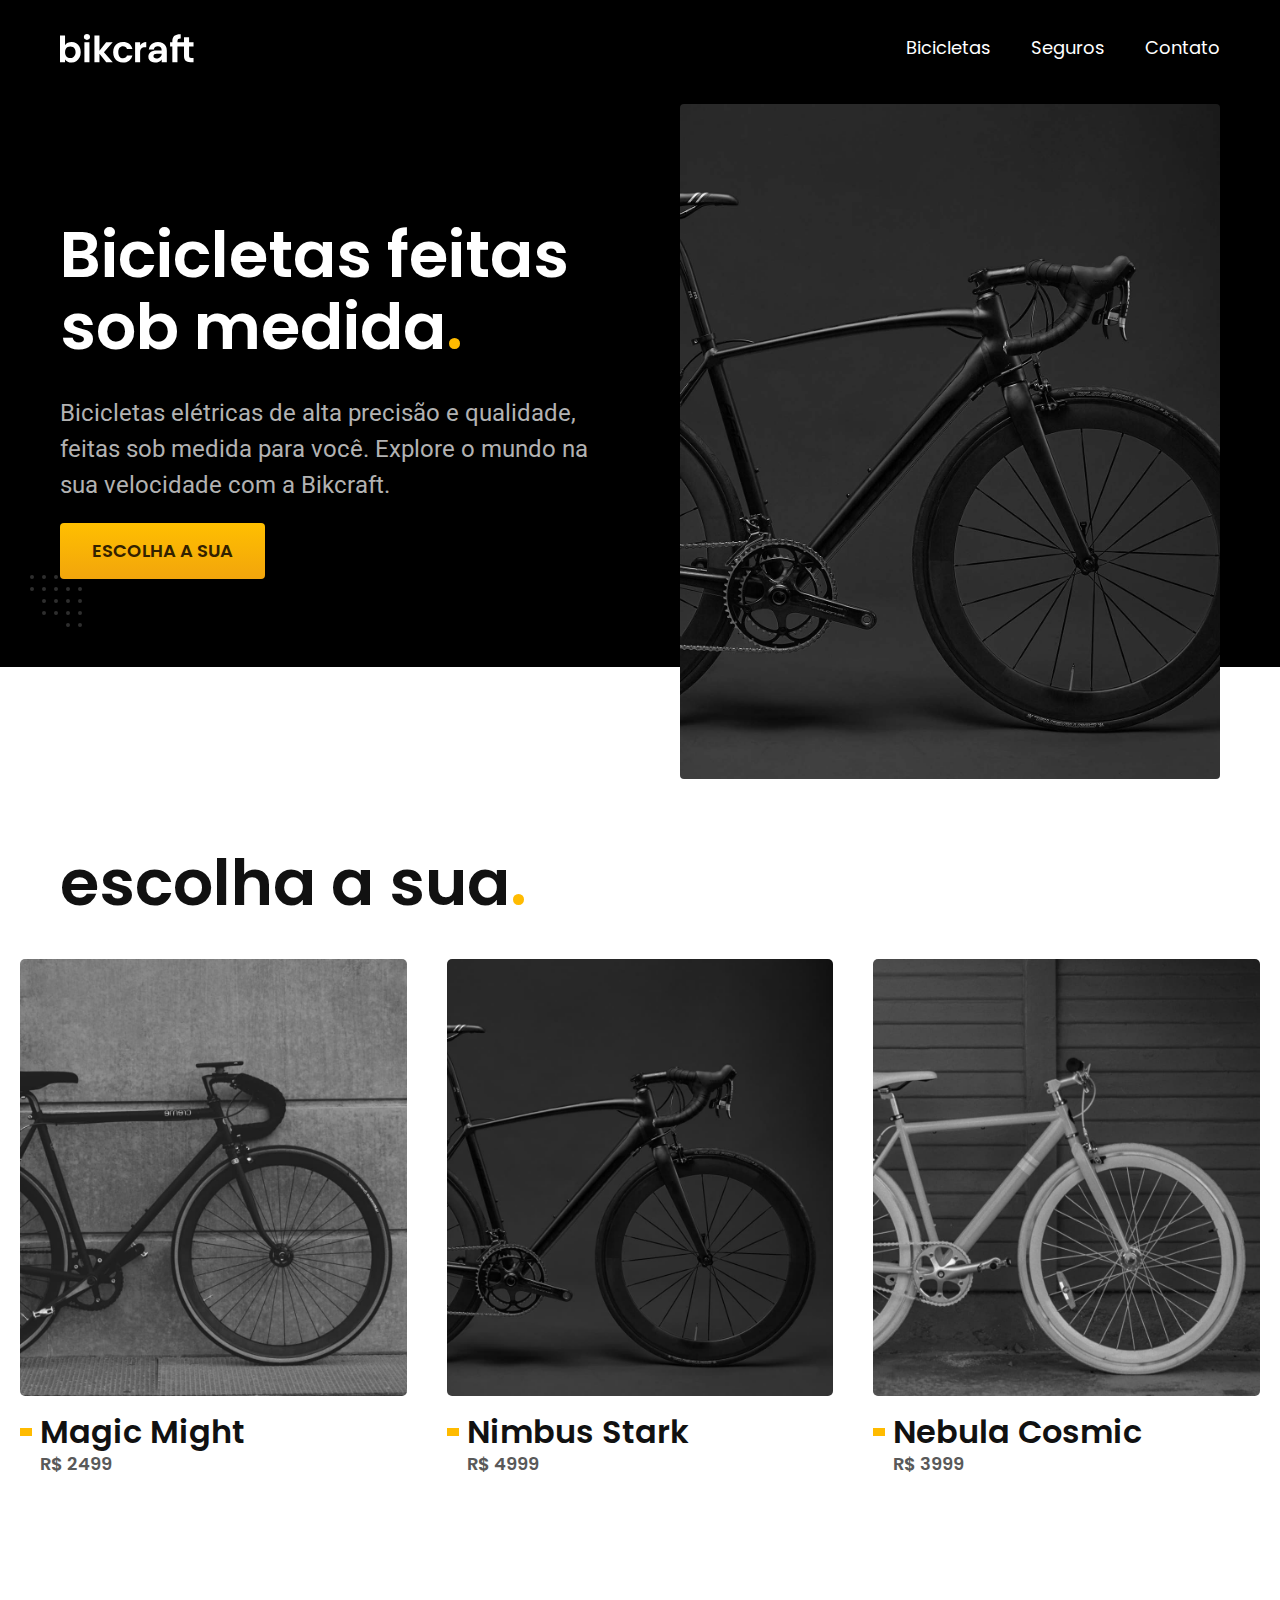
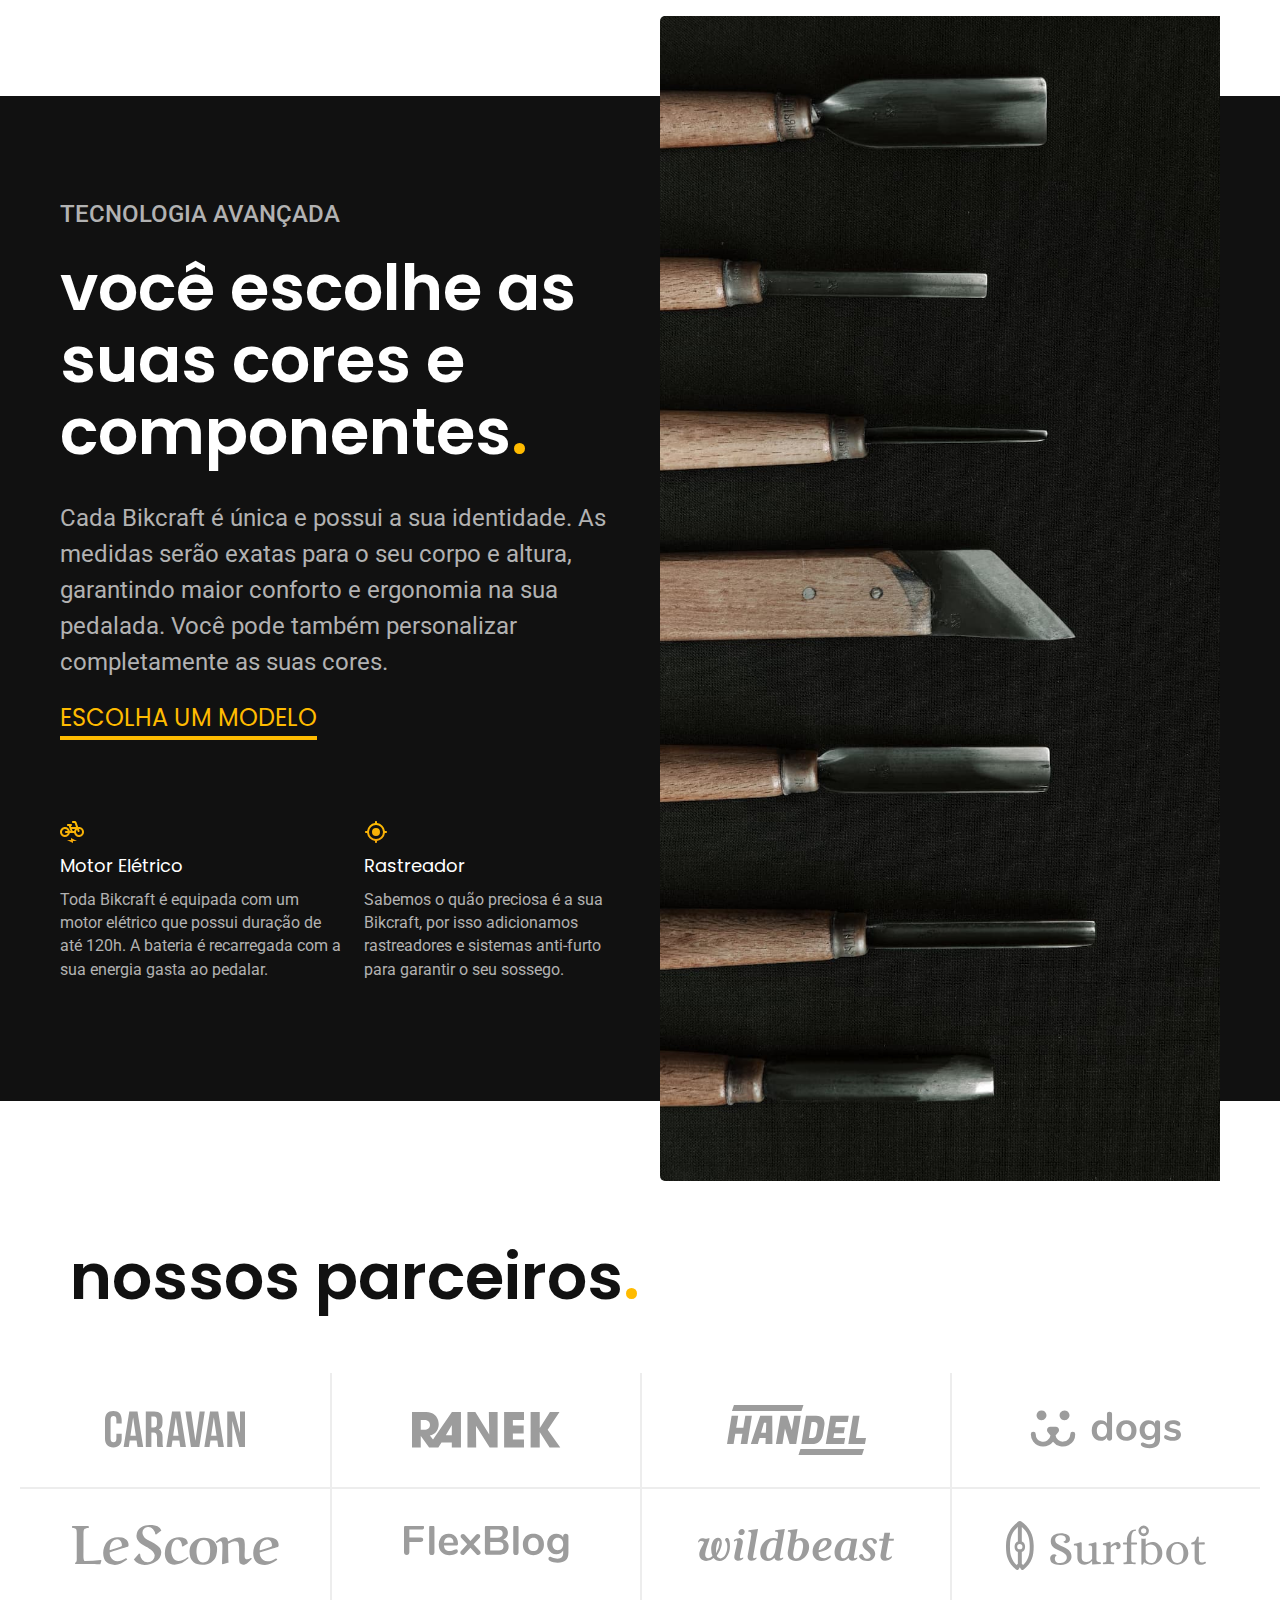
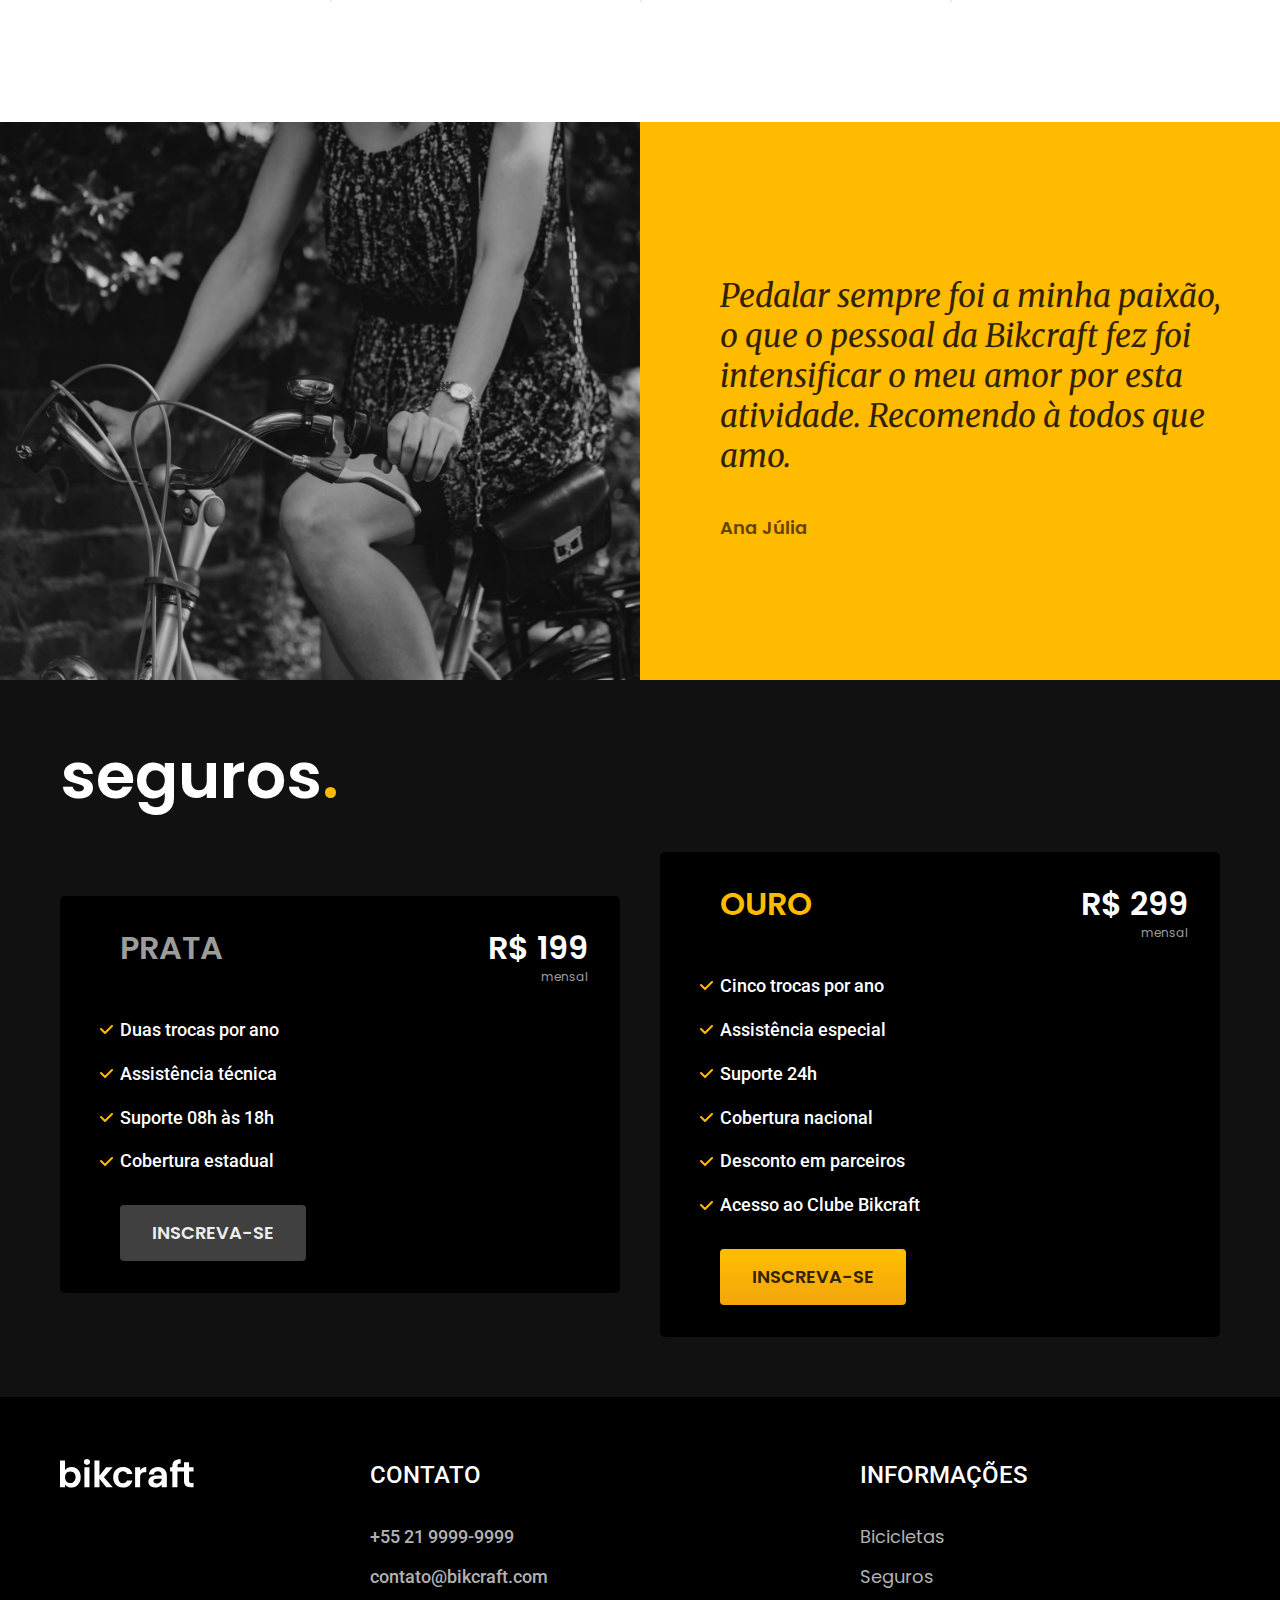
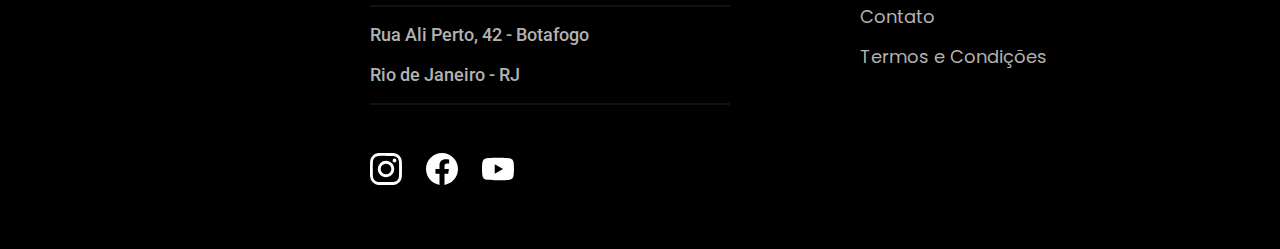
==== index.html @ 75add14b "mais uma tentativa" ====
<!DOCTYPE html>
<html lang="pt-br">

<head>
  <meta charset="UTF-8">
  <meta http-equiv="X-UA-Compatible" content="IE=edge">
  <meta name="viewport" content="width=device-width, initial-scale=1.0">
  <meta name="description"
    content="Bicicletas elétricas de alta precisão e qualidade, feitas sob medida para você. Explore o mundo na sua velocidade com a Bikcraft.">
  <title>Bikcraft - Bicicletas Elétricas</title>
  <link rel="stylesheet" href="./css/style.css">

  <link rel="preconnect" href="https://fonts.googleapis.com">
  <link rel="preconnect" href="https://fonts.gstatic.com" crossorigin>
  <link
    href="https://fonts.googleapis.com/css2?family=Merriweather:wght@900&family=Poppins:wght@400;600&family=Roboto:wght@400;500&display=swap"
    rel="stylesheet">

</head>

<body>

  <header class="bg-c12">
    <div class="header container flex wrap gap40">
      <a href="index.html" class="header__logo"><img src="./img/header/bikcraft.svg" alt="logomarca da bikcraft"
          id="logo"></a>
      <nav aria-label="Primária">
        <ul class="header__menu flex wrap gap40">
          <li>
            <a href="./bicicletas.html" rel="noopener">Bicicletas</a>
          </li>
          <li>
            <a href="./seguros.html" rel="noopener">Seguros</a>
          </li>
          <li>
            <a href="./contato.html" rel="noopener">Contato</a>
          </li>
        </ul>
      </nav>
    </div>
  </header>

  <main class="intro-bg bg-c12">

    <div class="intro grid container gap80">

      <div class="intro__content">
        <h1 class="font-1-xxl c0">Bicicletas feitas sob medida<span class="p1">.</span></h1>
        <p class="font-2-l c5">Bicicletas elétricas de alta precisão e qualidade, feitas sob medida para você.
          Explore o mundo na sua velocidade com a Bikcraft.</p>
        <a href="./bicicletas.html" rel="noopener" class="botao">escolha a sua</a>
      </div>

      <div class="intro-boximagem">
        <picture>
          <source media="(max-width: 844px)" srcset="./img/introducao/nimbus.jpg">
          <img src="./img/introducao/introducao.jpg" alt="imagem de uma bicicleta elétrica" width="1280" height="1600">
        </picture>
      </div>

    </div>
  </main>

  <article class="bicicletas-bg">


    <h2 class="container font-1-xxl c11 bicicletas__titulo-principal">escolha a sua<span class="p1">.<span></h2>


    <ul class="bicicletas__lista flex gap40">
      <li class="bicicletas__items">
        <a href="./bicicletas/magic.html">
          <img src="./img/bicicletas/magic-home.jpg" alt="magic home" class="bikes-home-imagens" width="920"
            height="1040">
          <h3 class="font-1-xl c11 flex aligncenter titulo-secundario">Magic Might</h3>
          <span class="font-1-m-b c8">R$ 2499</span>
        </a>
      </li>

      <li class="bicicletas__items">
        <a href="./bicicletas/nimbus.html">
          <img src="./img/bicicletas/nimbus-home.jpg" alt="magic home" class="bikes-home-imagens" width="920"
            height="1040">
          <h3 class="font-1-xl c11 flex aligncenter titulo-secundario">Nimbus Stark</h3>
          <span class="font-1-m-b c8">R$ 4999</span>
        </a>
      </li>

      <li class="bicicletas__items">
        <a href="./bicicletas/nebula.html">
          <img src="./img/bicicletas/nebula-home.jpg" alt="magic home" class="bikes-home-imagens" width="920"
            height="1040">
          <h3 class="font-1-xl c11 flex aligncenter titulo-secundario">Nebula Cosmic</h3>
          <span class="font-1-m-b c8">R$ 3999</span>
        </a>
      </li>
    </ul>

  </article>

  <article class="tecnologia-bg bg-c11">

    <div class="tecnologia container grid gap40">

      <div class="tecnologia__conteudo">
        <h3 class="font-2-l-b c5 tecnologia__subtitulo">tecnologia avançada</h3>
        <h2 class="font-1-xxl tecnologia__titulo">você escolhe as suas cores e componentes<span class="p1">.</span></h2>
        <p class="font-2-l c5 tecnologia__texto">Cada Bikcraft é única e possui a sua identidade. As medidas serão
          exatas para o seu corpo e altura, garantindo maior conforto e ergonomia na sua pedalada. Você pode também
          personalizar completamente as suas cores.</p>
        <a href="./bicicletas.html" rel="noopener" class="font-1-l p1 ib tecnologia__cta">ESCOLHA UM MODELO</a>

        <div class="tecnologia__conteudo__extras flex gap20">

          <div class="tecnologia__conteudo__extras__items flex column gap10">
            <img src="./img/tecnologia/eletrica.svg" alt="Motor Elétrico" width="24" height="24">
            <h4 class="font-1-m">Motor Elétrico</h4>
            <p class="font-2-s c5 tecnologia__texto__recurso">Toda Bikcraft é equipada com um motor elétrico que possui
              duração de até 120h. A bateria é recarregada com a sua energia gasta ao pedalar.</p>
          </div>

          <div class="tecnologia__conteudo__extras__items flex column gap10">
            <img src="./img/tecnologia/rastreador.svg" alt="Rastreador" width="24" height="24">
            <h4 class="font-1-m">Rastreador</h4>
            <p class="font-2-s c5 tecnologia__texto__recurso">Sabemos o quão preciosa é a sua Bikcraft, por isso
              adicionamos rastreadores e sistemas anti-furto para garantir o seu sossego.</p>
          </div>

        </div>
      </div>


      <div class="tecnologia__imagem">
        <img src="./img/tecnologia/tecnologia.jpg" alt="bicicletas feita à mão">
      </div>

    </div>

  </article>

  <section class="parceiros-bg" aria-label="Nossos Parceiros">

    <h2 class="parceiros__titulo container font-1-xxl c11">nossos parceiros<span class="p1">.</span></h2>
    <ul class="parceiros__empresas grid">

      <li class="flex aligncenter justifycenter"><img src="./img/parceiros/caravan.svg" alt="logo da caravan"></li>
      <li class="flex aligncenter justifycenter"><img src="./img/parceiros/ranek.svg" alt="logo da ranek"></li>
      <li class="flex aligncenter justifycenter" id="handel"><img src="./img/parceiros/handel.svg"
          alt="logo da handel">
      </li>
      <li class="flex aligncenter justifycenter"><img src="./img/parceiros/dogs.svg" alt="logo da dogs"></li>
      <li class="flex aligncenter justifycenter"><img src="./img/parceiros/lescone.svg" alt="logo da dogs"></li>
      <li class="flex aligncenter justifycenter"><img src="./img/parceiros/flexblog.svg" alt="logo da flexblog"></li>
      <li class="flex aligncenter justifycenter" id="will"><img src="./img/parceiros/wildbeast.svg"
          alt="logo da wildbeast"></li>
      <li class="flex aligncenter justifycenter"><img src="./img/parceiros/surfbot.svg" alt="logo da surfbot"></li>
    </ul>

  </section>

  <section class="depoimento grid bg-p1" aria-label="Depoimento">

    <div class="depoimento__imagem">
      <img src="./img/depoimento/depoimento.jpg" alt="Imagem da Ana Júlia andando em uma bicicleta"
        id="depoimento-imagem" width="1560" height="1360">
    </div>
    <div class="depoimento__texto">
      <blockquote class="font-3-unico p5">Pedalar sempre foi a minha paixão, o que o pessoal da Bikcraft fez foi
        intensificar o meu amor por esta atividade. Recomendo à todos que amo.</blockquote>
      <span class="font-1-m-b p4 block">Ana Júlia</span>
    </div>

  </section>

  <article class="seguro-bg bg-c11">
    <div class="seguro container gap40 grid">
      <h2 class="font-1-xxl c0 seguro__titulo">seguros<span class="p1">.</span></h2>
      <div class="seguro__item bg-c12 grid">
        <h3 class="font-1-xl c6">prata</h3>
        <span class="font-1-xl c0 seguro__preco">R$ 199</span>
        <span class="font-1-xs c6 seguro__prazo">mensal</span>
        <ul class="font-2-m c0 seguro__lista">
          <li>Duas trocas por ano</li>
          <li>Assistência técnica</li>
          <li>Suporte 08h às 18h</li>
          <li>Cobertura estadual</li>
        </ul>
        <a href="#" class="botao botao--secundario botao--large">inscreva-se</a>
      </div>
      <div class="seguro__item bg-c12 grid">
        <h3 class="font-1-xl p1">ouro</h3>
        <span class="font-1-xl c0 seguro__preco">R$ 299</span>
        <span class="font-1-xs c6 seguro__prazo">mensal</span>
        <ul class="font-2-m c0 seguro__lista">
          <li>Cinco trocas por ano</li>
          <li>Assistência especial</li>
          <li>Suporte 24h</li>
          <li>Cobertura nacional</li>
          <li>Desconto em parceiros</li>
          <li>Acesso ao Clube Bikcraft</li>
        </ul>
        <a href="#" class="botao botao--large">inscreva-se</a>
      </div>
    </div>
  </article>

  <footer class="footer-bg bg-c12">
    <div class="footer container">

      <img src="./img/footer/bikcraft.svg" alt="">

      <div class="footer__contato">
        <h3 class="font-2-l-b c0">contato</h3>
        <ul class="font-2-m c5">
          <li><a href="tel:+55 21 9999-9999">+55 21 9999-9999</a></li>
          <li><a href="mailto:contato@bikcraft.com">contato@bikcraft.com</a></li>
          <li>Rua Ali Perto, 42 - Botafogo</li>
          <li>Rio de Janeiro - RJ</li>
        </ul>
        <div class="footer__redes">
          <a href="#"><img src="./img/footer/instagram.svg" alt=""></a>
          <a href="#"><img src="./img/footer/facebook.svg" alt=""></a>
          <a href="#"><img src="./img/footer/youtube.svg" alt=""></a>
        </div>
      </div>

      <div class="footer__informacoes">
        <h3 class="font-2-l-b c0">informações</h3>
        <ul class="font-1-m c5">
          <li><a href="./bicicletas.html">Bicicletas</a></li>
          <li><a href="./seguros.html">Seguros</a></li>
          <li><a href="./contato.html">Contato</a></li>
          <li><a href="./termos.html">Termos e Condições</a></li>
        </ul>
      </div>
  </footer>

  <script src="./scripts/app.js"></script>

</body>

</html>
---- css/style.css ----
/* ____________________________RESET______________________________ */

@import "../css/base/reset.css";

/* ____________________________UTILITÁRIOS______________________________ */

@import "../css/util/colors.css";
@import "../css/util/typograph.css";
@import "../css/util/boundaries.css";

/* ____________________________GLOBAL______________________________ */

@import "../css/global/header.css";
@import "../css/global/footer.css";

/* ____________________________COMPONENTES______________________________ */
@import "../css/components/botao.css";
@import "../css/components/titulos.css";
@import "../css/components/bicicletas-individual.css";

/* ____________________________LAYOUT______________________________ */

@import "../css/layout/intro.css";
@import "../css/layout/bicicletas.css";
@import "../css/layout/tecnologia.css";
@import "../css/layout/parceiros.css";
@import "../css/layout/depoimento.css";
@import "../css/layout/seguro.css";
@import "../css/layout/p-termos.css";
@import "../css/layout/p-bicicletas.css";
@import "../css/layout/p-seguro.css";
@import "../css/layout/p-magic.css";
@import "../css/layout/seguro-bicicletas.css";
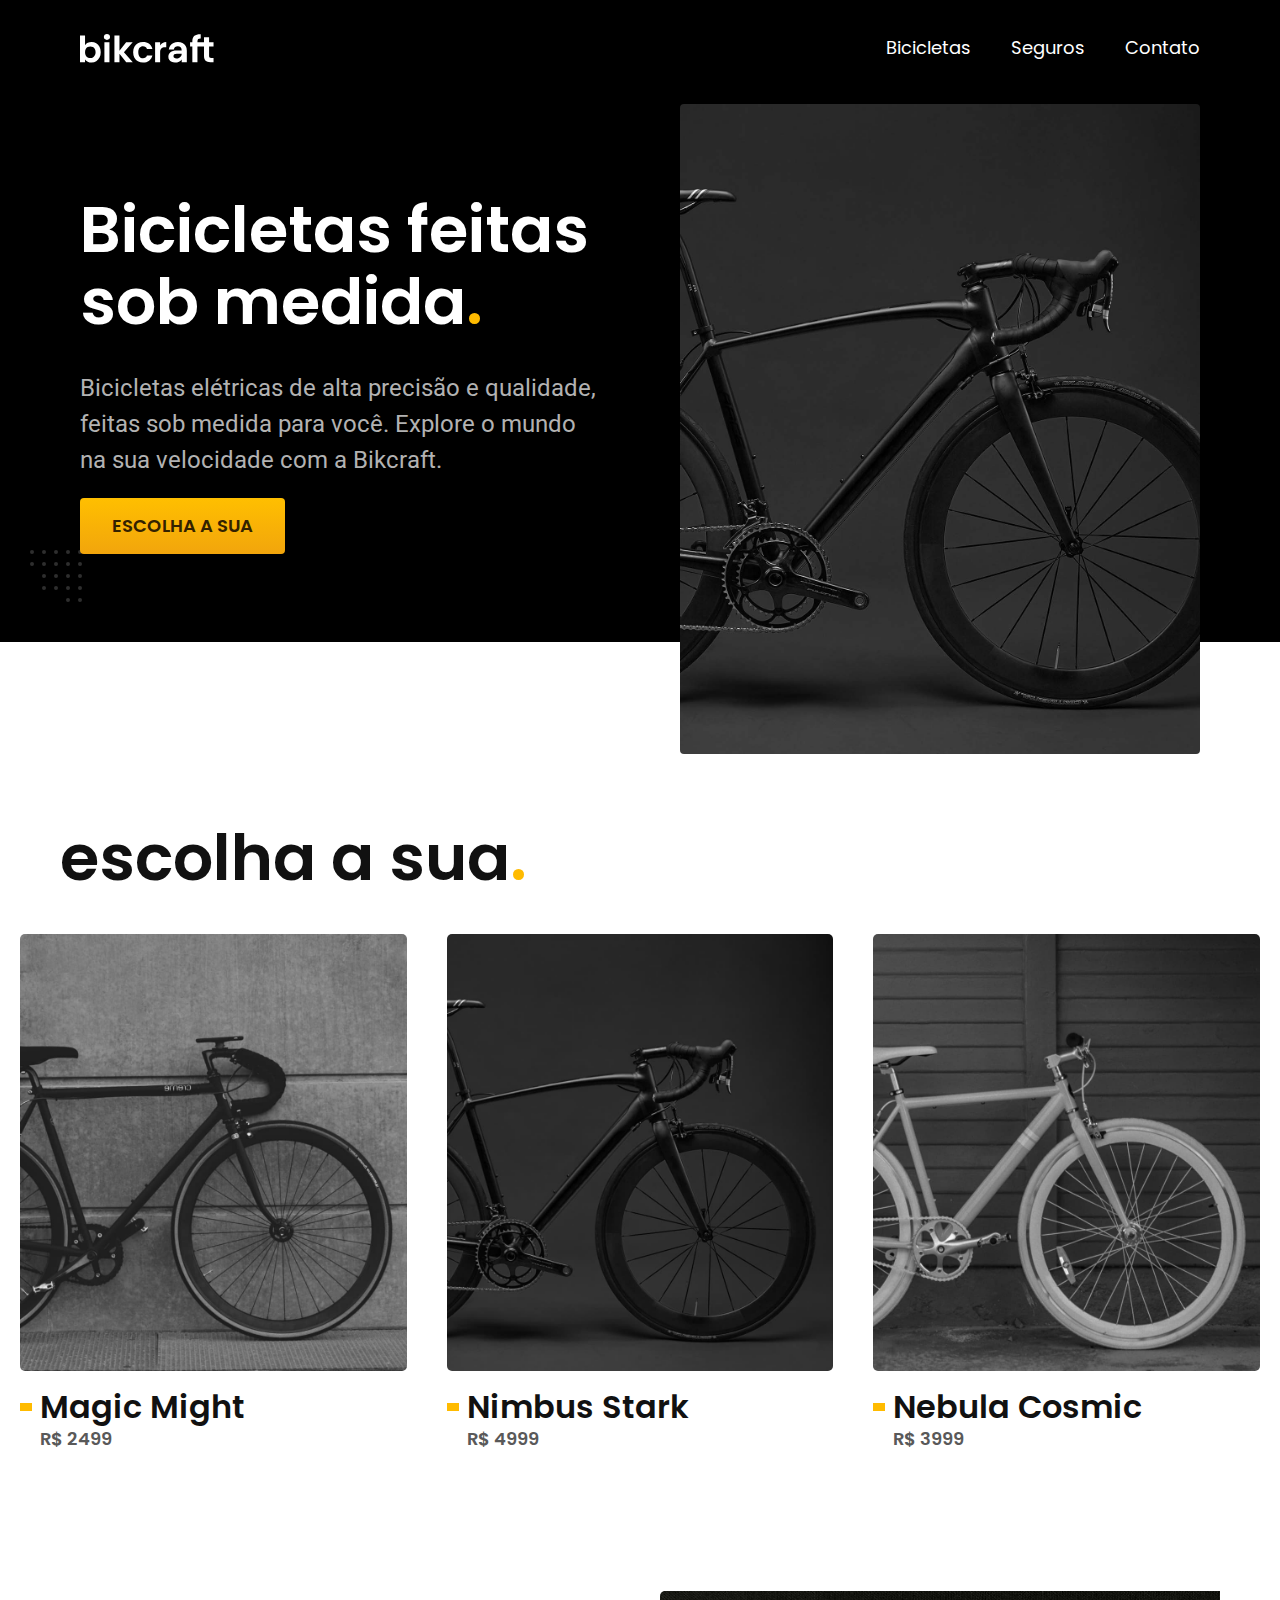
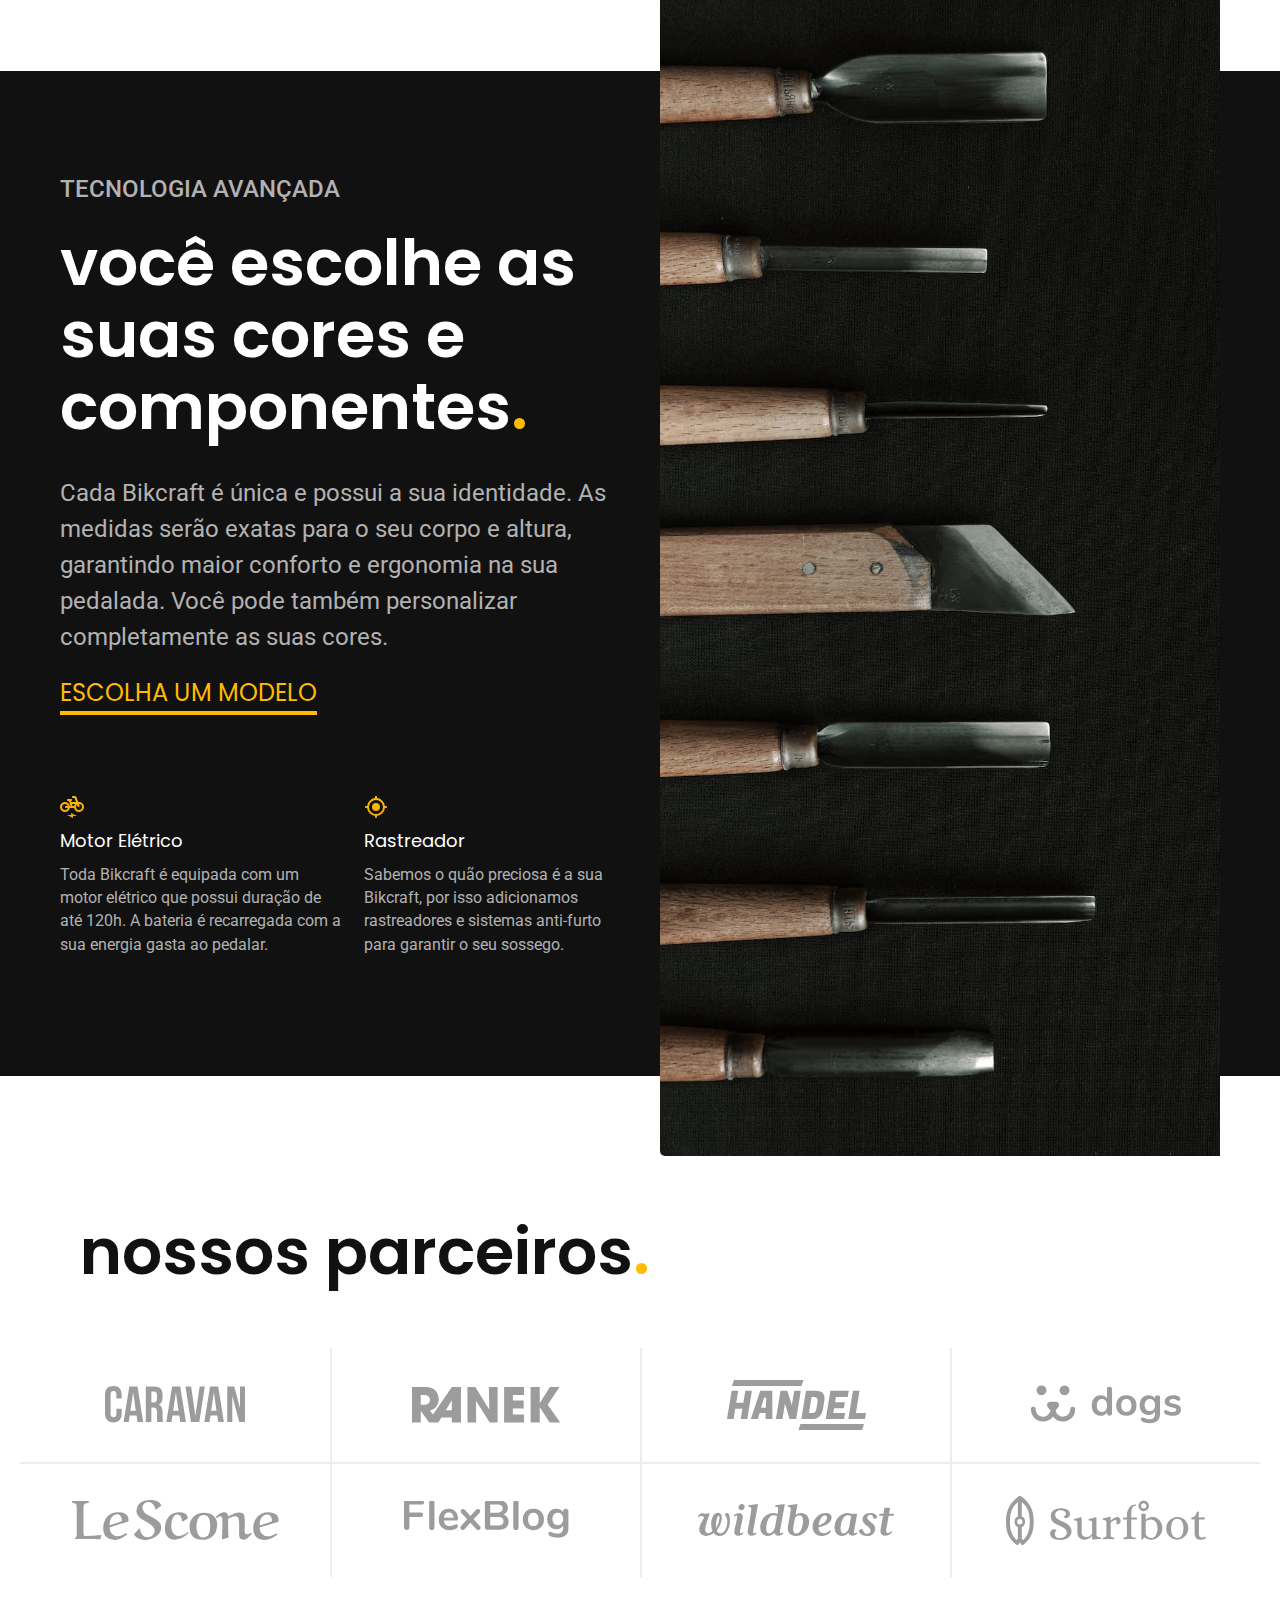
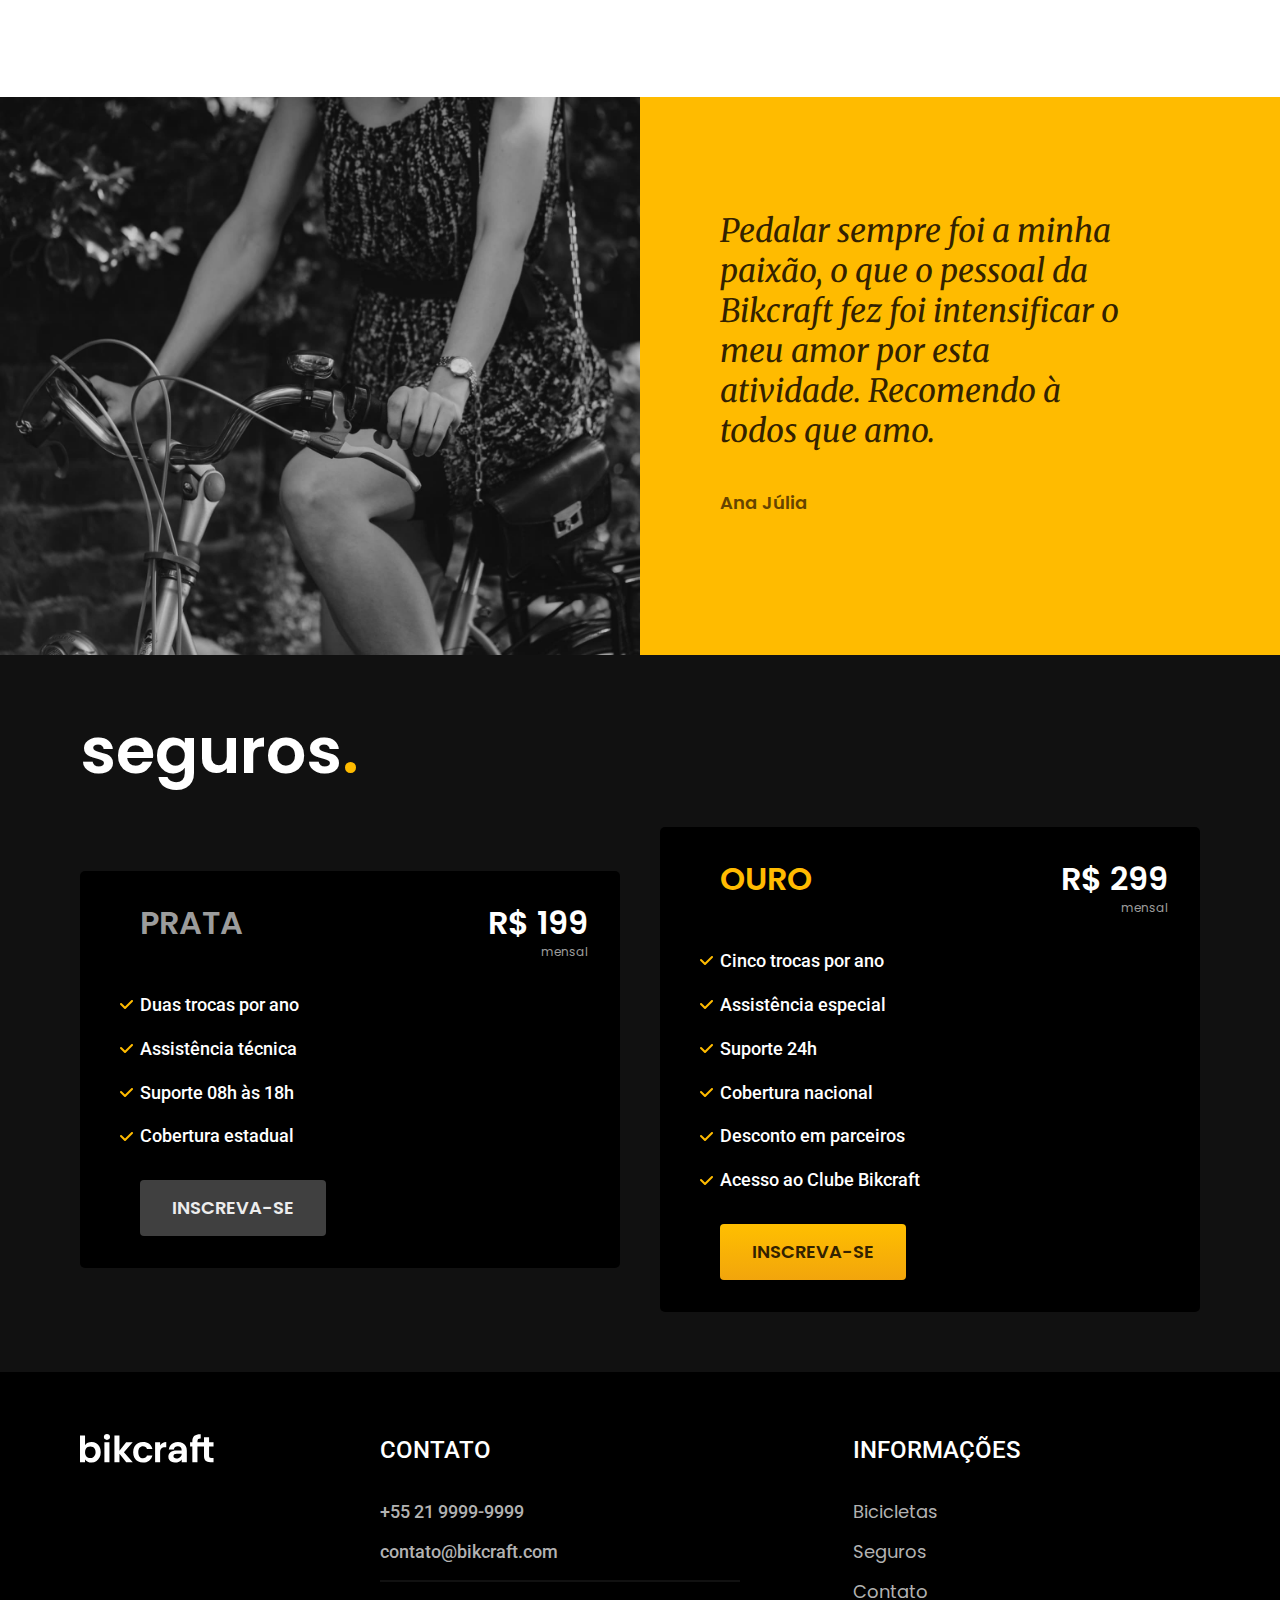
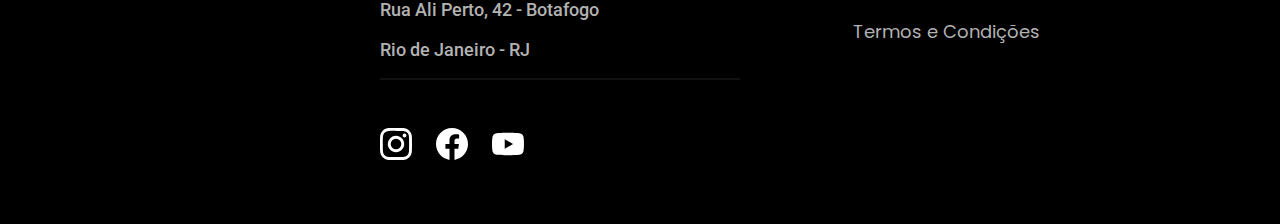
==== commit f3827e6d: "teste" ====
--- a/index.html
+++ b/index.html
@@ -15,7 +15,6 @@
   <link
     href="https://fonts.googleapis.com/css2?family=Merriweather:wght@900&family=Poppins:wght@400;600&family=Roboto:wght@400;500&display=swap"
     rel="stylesheet">
-
 </head>
 
 <body>
--- a/css/style.css
+++ b/css/style.css
@@ -30,4 +30,5 @@
 @import "../css/layout/p-bicicletas.css";
 @import "../css/layout/p-seguro.css";
 @import "../css/layout/p-magic.css";
+@import "../css/layout/p-contato.css";
 @import "../css/layout/seguro-bicicletas.css";
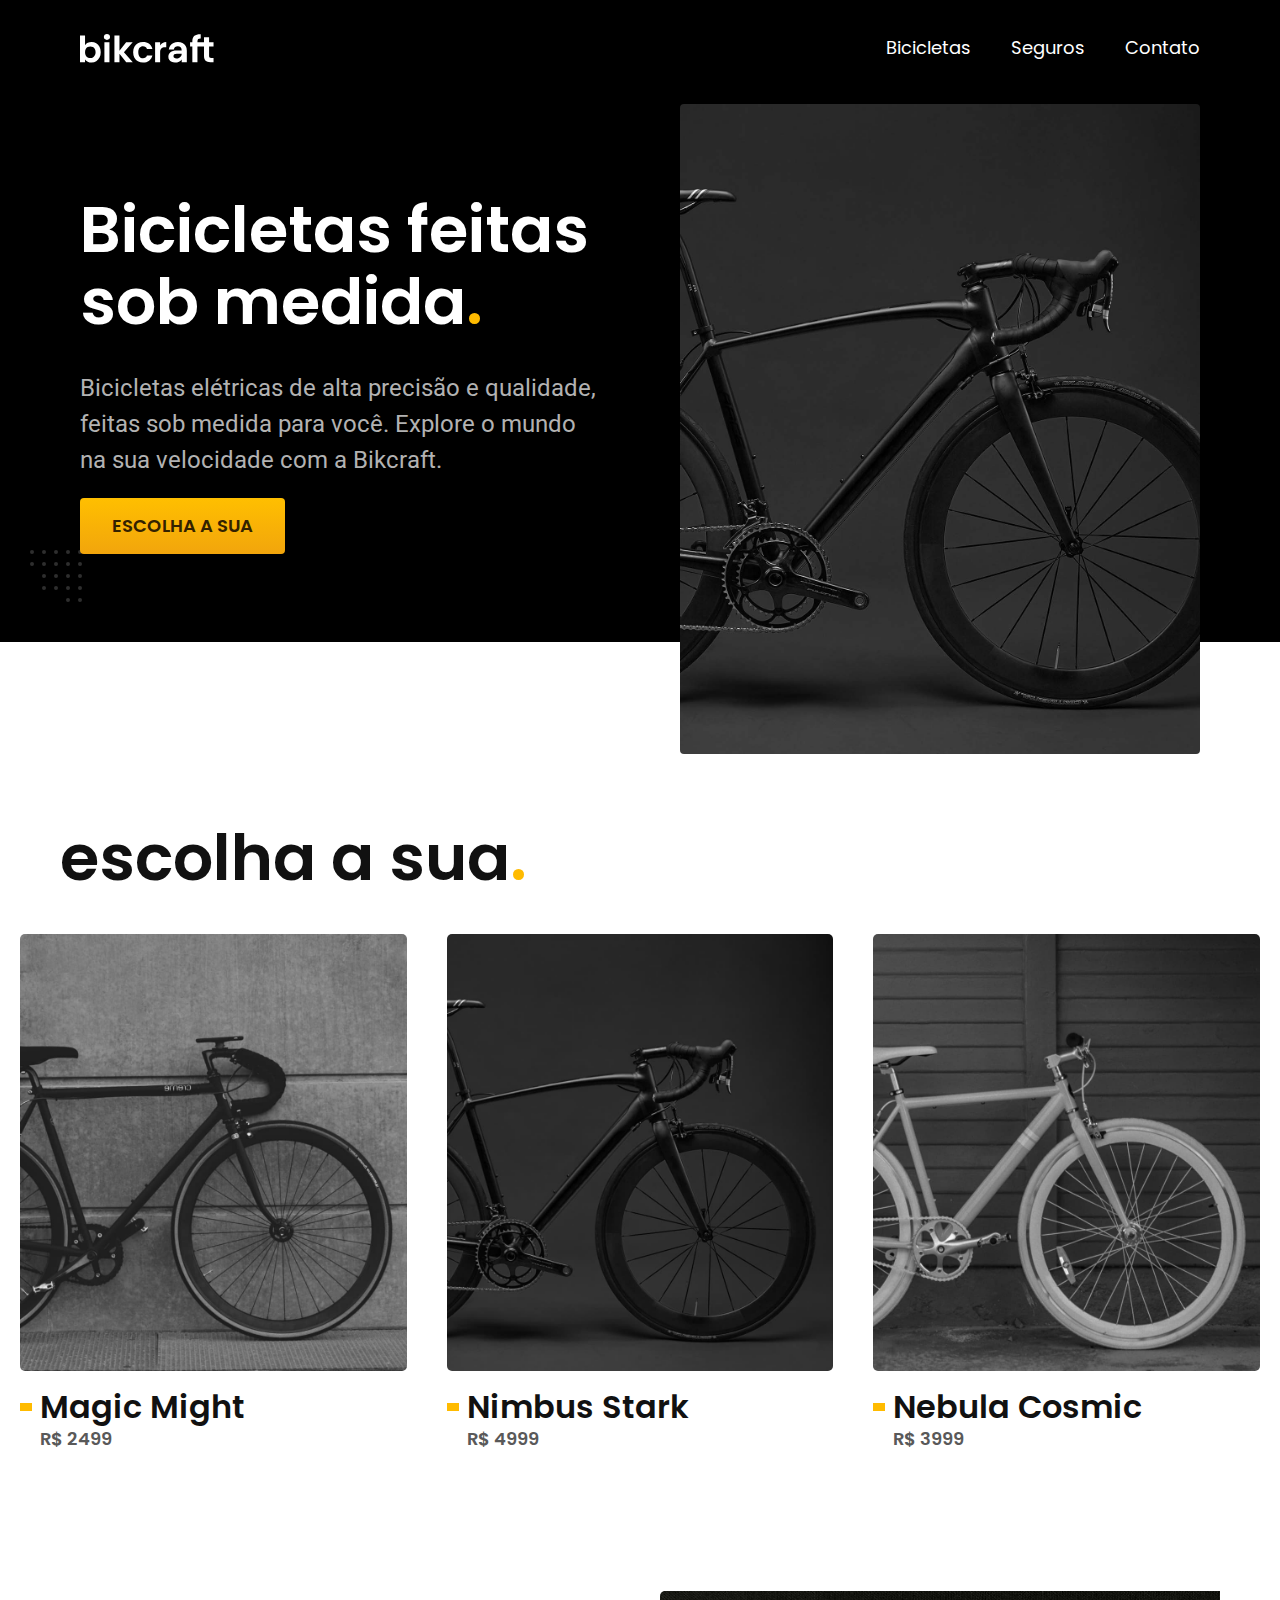
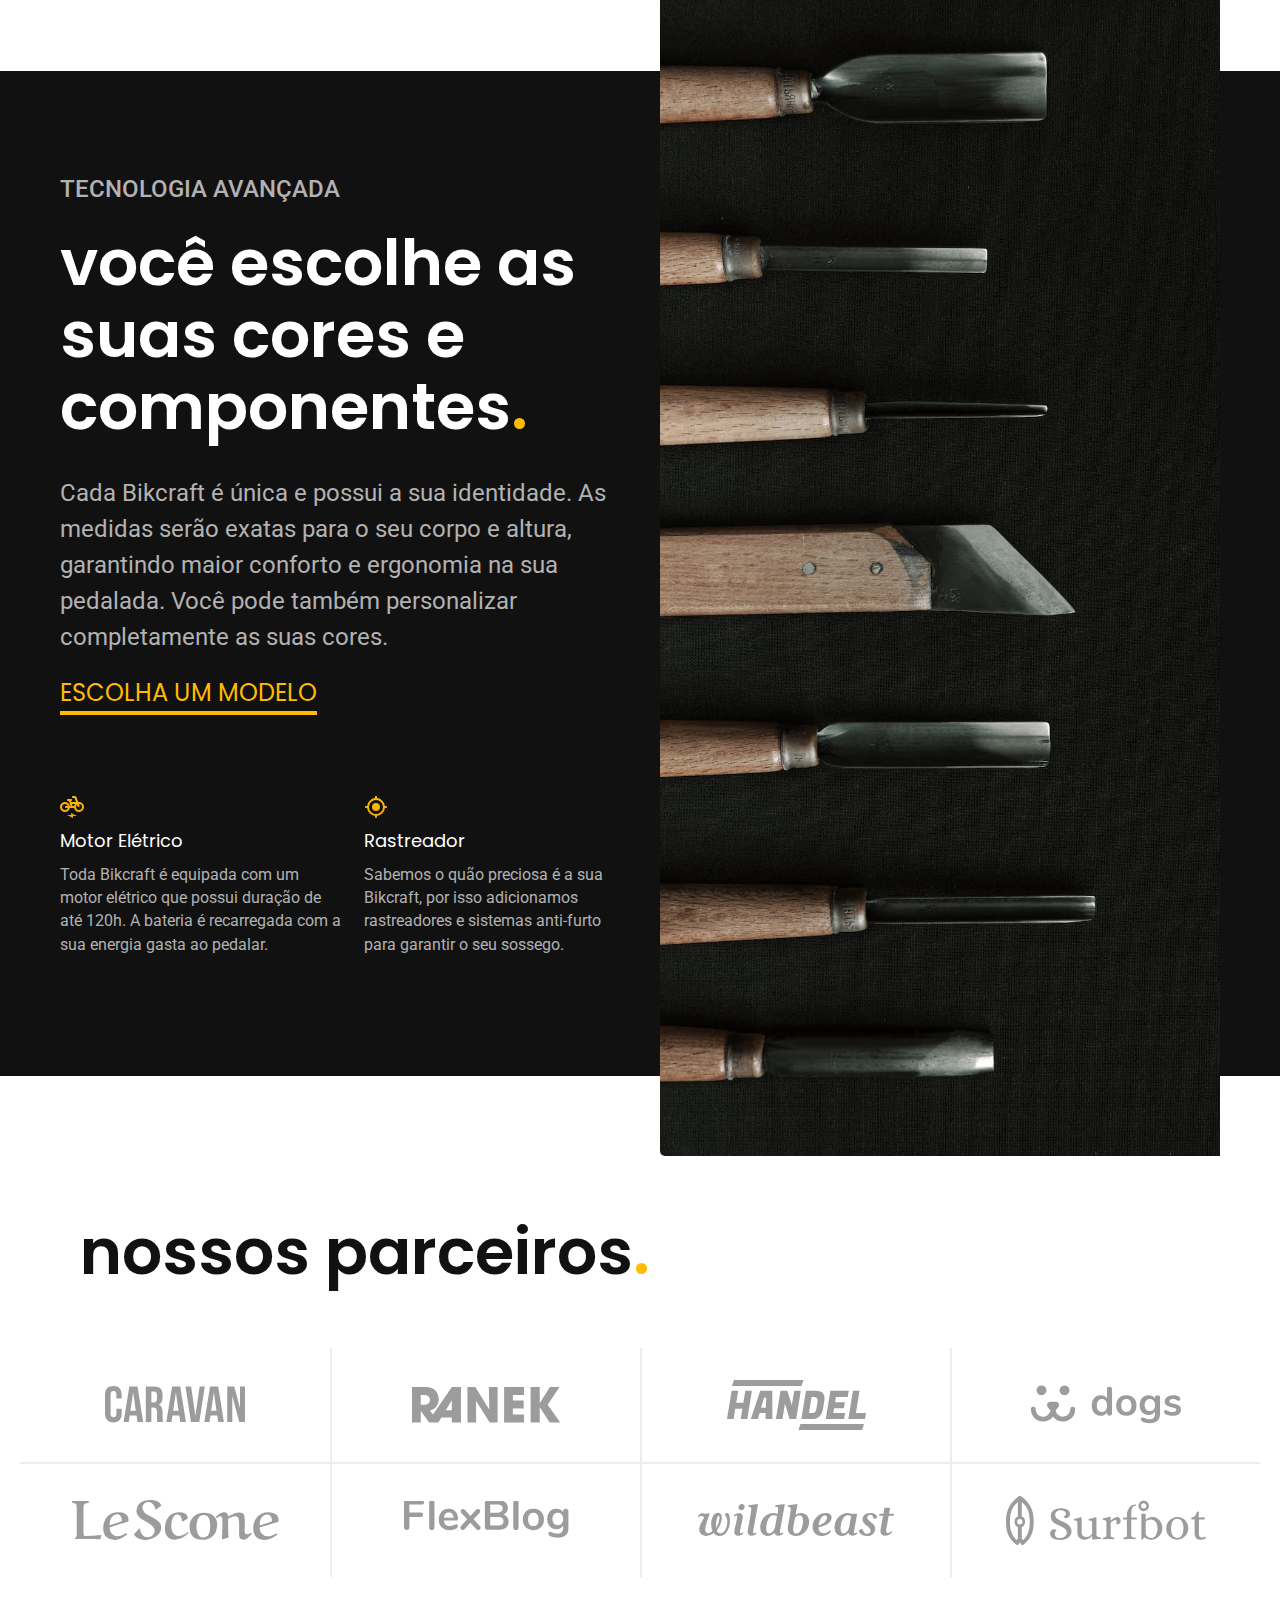
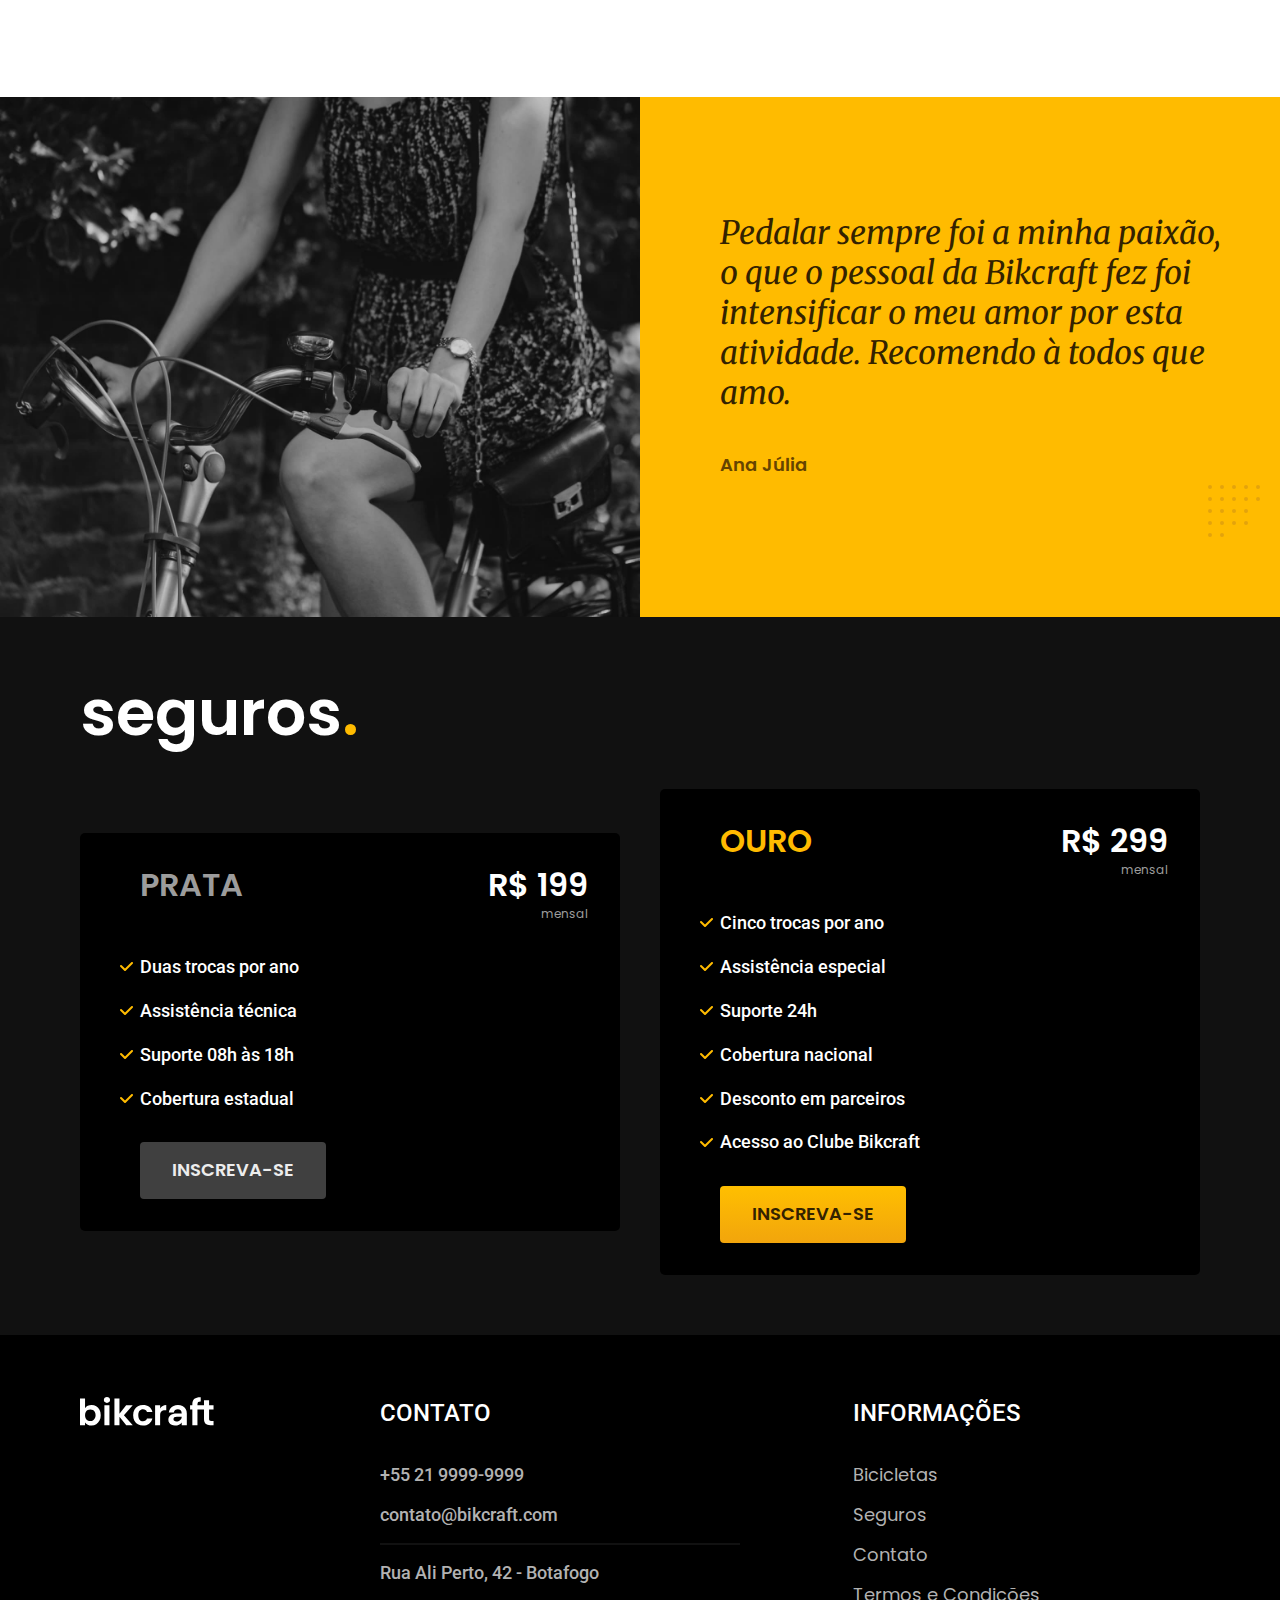
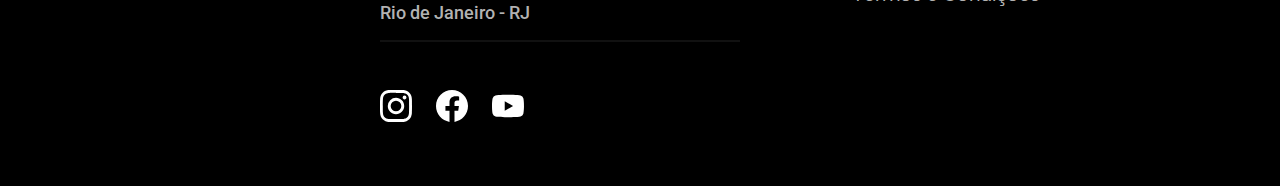
==== commit e0d7e2e1: ":recycle: refactor: adiciona os width e heigth das imagens diretamente no html" ====
--- a/index.html
+++ b/index.html
@@ -8,6 +8,8 @@
   <meta name="description"
     content="Bicicletas elétricas de alta precisão e qualidade, feitas sob medida para você. Explore o mundo na sua velocidade com a Bikcraft.">
   <title>Bikcraft - Bicicletas Elétricas</title>
+
+  <link rel="preload" href="./css/style.css" as="style">
   <link rel="stylesheet" href="./css/style.css">
 
   <link rel="preconnect" href="https://fonts.googleapis.com">
@@ -21,7 +23,7 @@
 
   <header class="bg-c12">
     <div class="header container flex wrap gap40">
-      <a href="index.html" class="header__logo"><img src="./img/header/bikcraft.svg" alt="logomarca da bikcraft"
+      <a href="index.html" class="header__logo"><img src="./img/header/bikcraft.svg" width="136" height="32" alt="logomarca da bikcraft"
           id="logo"></a>
       <nav aria-label="Primária">
         <ul class="header__menu flex wrap gap40">
@@ -130,7 +132,7 @@
 
 
       <div class="tecnologia__imagem">
-        <img src="./img/tecnologia/tecnologia.jpg" alt="bicicletas feita à mão">
+        <img src="./img/tecnologia/tecnologia.jpg"  width="1200" height="1920"alt="bicicletas feita à mão">
       </div>
 
     </div>
@@ -141,18 +143,17 @@
 
     <h2 class="parceiros__titulo container font-1-xxl c11">nossos parceiros<span class="p1">.</span></h2>
     <ul class="parceiros__empresas grid">
-
-      <li class="flex aligncenter justifycenter"><img src="./img/parceiros/caravan.svg" alt="logo da caravan"></li>
-      <li class="flex aligncenter justifycenter"><img src="./img/parceiros/ranek.svg" alt="logo da ranek"></li>
-      <li class="flex aligncenter justifycenter" id="handel"><img src="./img/parceiros/handel.svg"
-          alt="logo da handel">
-      </li>
-      <li class="flex aligncenter justifycenter"><img src="./img/parceiros/dogs.svg" alt="logo da dogs"></li>
-      <li class="flex aligncenter justifycenter"><img src="./img/parceiros/lescone.svg" alt="logo da dogs"></li>
-      <li class="flex aligncenter justifycenter"><img src="./img/parceiros/flexblog.svg" alt="logo da flexblog"></li>
+ 
+      <li class="flex aligncenter justifycenter"><img src="./img/parceiros/caravan.svg" width="140" heigth="38" alt="logo da caravan"></li>
+      <li class="flex aligncenter justifycenter"><img src="./img/parceiros/ranek.svg" width="149" heigth="36" alt="logo da ranek"></li>
+      <li class="flex aligncenter justifycenter" id="handel"><img src="./img/parceiros/handel.svg" alt="logo da handel">
+      </li>
+      <li class="flex aligncenter justifycenter"><img src="./img/parceiros/dogs.svg" width="152" heigth="39" alt="logo da dogs"></li>
+      <li class="flex aligncenter justifycenter"><img src="./img/parceiros/lescone.svg" width="208" heigth="41" alt="logo da dogs"></li>
+      <li class="flex aligncenter justifycenter"><img src="./img/parceiros/flexblog.svg" width="165" heigth="38" alt="logo da flexblog"></li>
       <li class="flex aligncenter justifycenter" id="will"><img src="./img/parceiros/wildbeast.svg"
-          alt="logo da wildbeast"></li>
-      <li class="flex aligncenter justifycenter"><img src="./img/parceiros/surfbot.svg" alt="logo da surfbot"></li>
+        width="196" heigth="34" alt="logo da wildbeast"></li>
+      <li class="flex aligncenter justifycenter"><img src="./img/parceiros/surfbot.svg" width="200" heigth="49" alt="logo da surfbot"></li>
     </ul>
 
   </section>
@@ -184,7 +185,7 @@
           <li>Suporte 08h às 18h</li>
           <li>Cobertura estadual</li>
         </ul>
-        <a href="#" class="botao botao--secundario botao--large">inscreva-se</a>
+        <a href="./seguros.html" class="botao botao--secundario botao--large">inscreva-se</a>
       </div>
       <div class="seguro__item bg-c12 grid">
         <h3 class="font-1-xl p1">ouro</h3>
@@ -198,7 +199,7 @@
           <li>Desconto em parceiros</li>
           <li>Acesso ao Clube Bikcraft</li>
         </ul>
-        <a href="#" class="botao botao--large">inscreva-se</a>
+        <a href="./seguros.html" class="botao botao--large">inscreva-se</a>
       </div>
     </div>
   </article>
@@ -206,7 +207,7 @@
   <footer class="footer-bg bg-c12">
     <div class="footer container">
 
-      <img src="./img/footer/bikcraft.svg" alt="">
+      <img src="./img/footer/bikcraft.svg" width="136" heigth="32" alt="">
 
       <div class="footer__contato">
         <h3 class="font-2-l-b c0">contato</h3>
@@ -217,9 +218,9 @@
           <li>Rio de Janeiro - RJ</li>
         </ul>
         <div class="footer__redes">
-          <a href="#"><img src="./img/footer/instagram.svg" alt=""></a>
-          <a href="#"><img src="./img/footer/facebook.svg" alt=""></a>
-          <a href="#"><img src="./img/footer/youtube.svg" alt=""></a>
+          <a href="#"><img src="./img/footer/instagram.svg" width="32" heigth="32" alt=""></a>
+          <a href="#"><img src="./img/footer/facebook.svg" width="32" heigth="32" alt=""></a>
+          <a href="#"><img src="./img/footer/youtube.svg" width="32" heigth="32" alt=""></a>
         </div>
       </div>
 
@@ -238,4 +239,4 @@
 
 </body>
 
-</html>
+</html>--- a/css/style.css
+++ b/css/style.css
@@ -17,6 +17,7 @@
 @import "../css/components/botao.css";
 @import "../css/components/titulos.css";
 @import "../css/components/bicicletas-individual.css";
+@import "../css/components/formularios.css";
 
 /* ____________________________LAYOUT______________________________ */
 
@@ -31,4 +32,6 @@
 @import "../css/layout/p-seguro.css";
 @import "../css/layout/p-magic.css";
 @import "../css/layout/p-contato.css";
+@import "../css/layout/p-orcamento.css";
 @import "../css/layout/seguro-bicicletas.css";
+@import "../css/layout/lojas.css";
--- a/css/style.css
+++ b/css/style.css
@@ -17,6 +17,7 @@
 @import "../css/components/botao.css";
 @import "../css/components/titulos.css";
 @import "../css/components/bicicletas-individual.css";
+@import "../css/components/formularios.css";
 
 /* ____________________________LAYOUT______________________________ */
 
@@ -31,4 +32,6 @@
 @import "../css/layout/p-seguro.css";
 @import "../css/layout/p-magic.css";
 @import "../css/layout/p-contato.css";
+@import "../css/layout/p-orcamento.css";
 @import "../css/layout/seguro-bicicletas.css";
+@import "../css/layout/lojas.css";
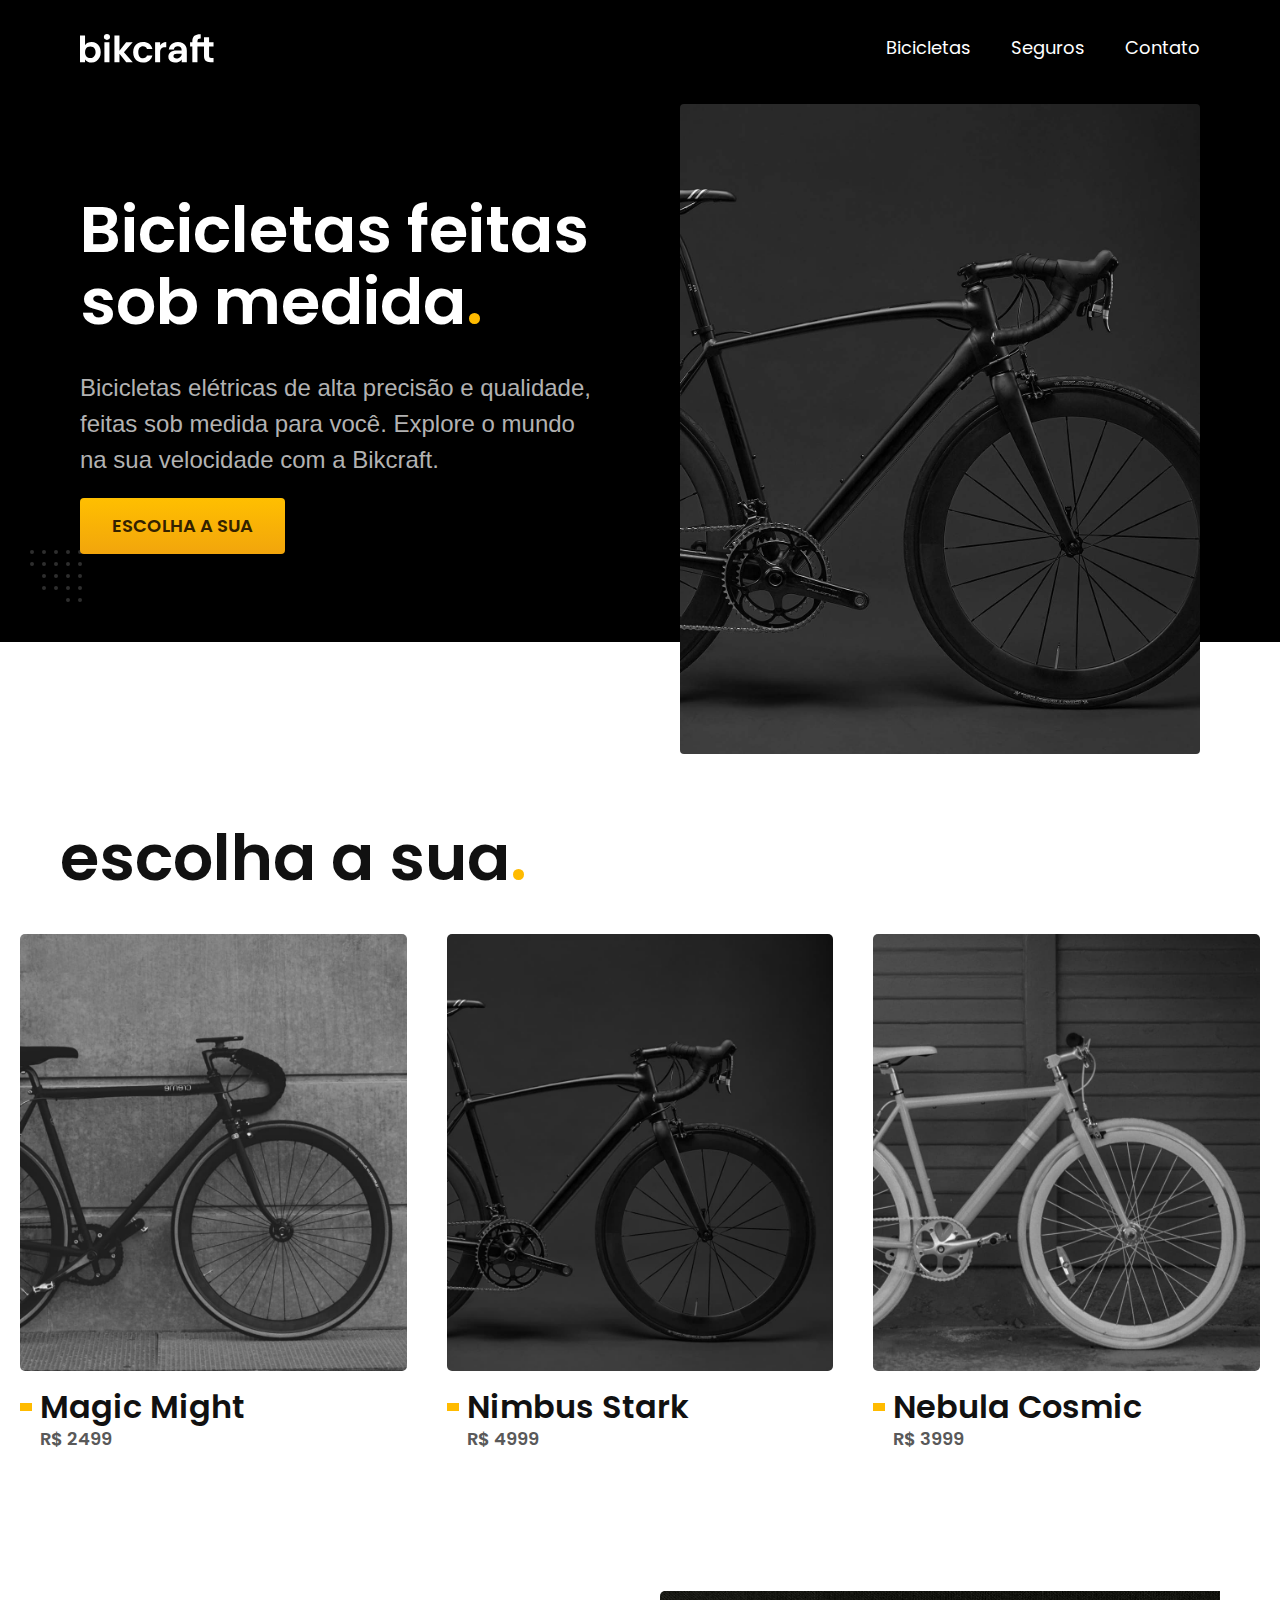
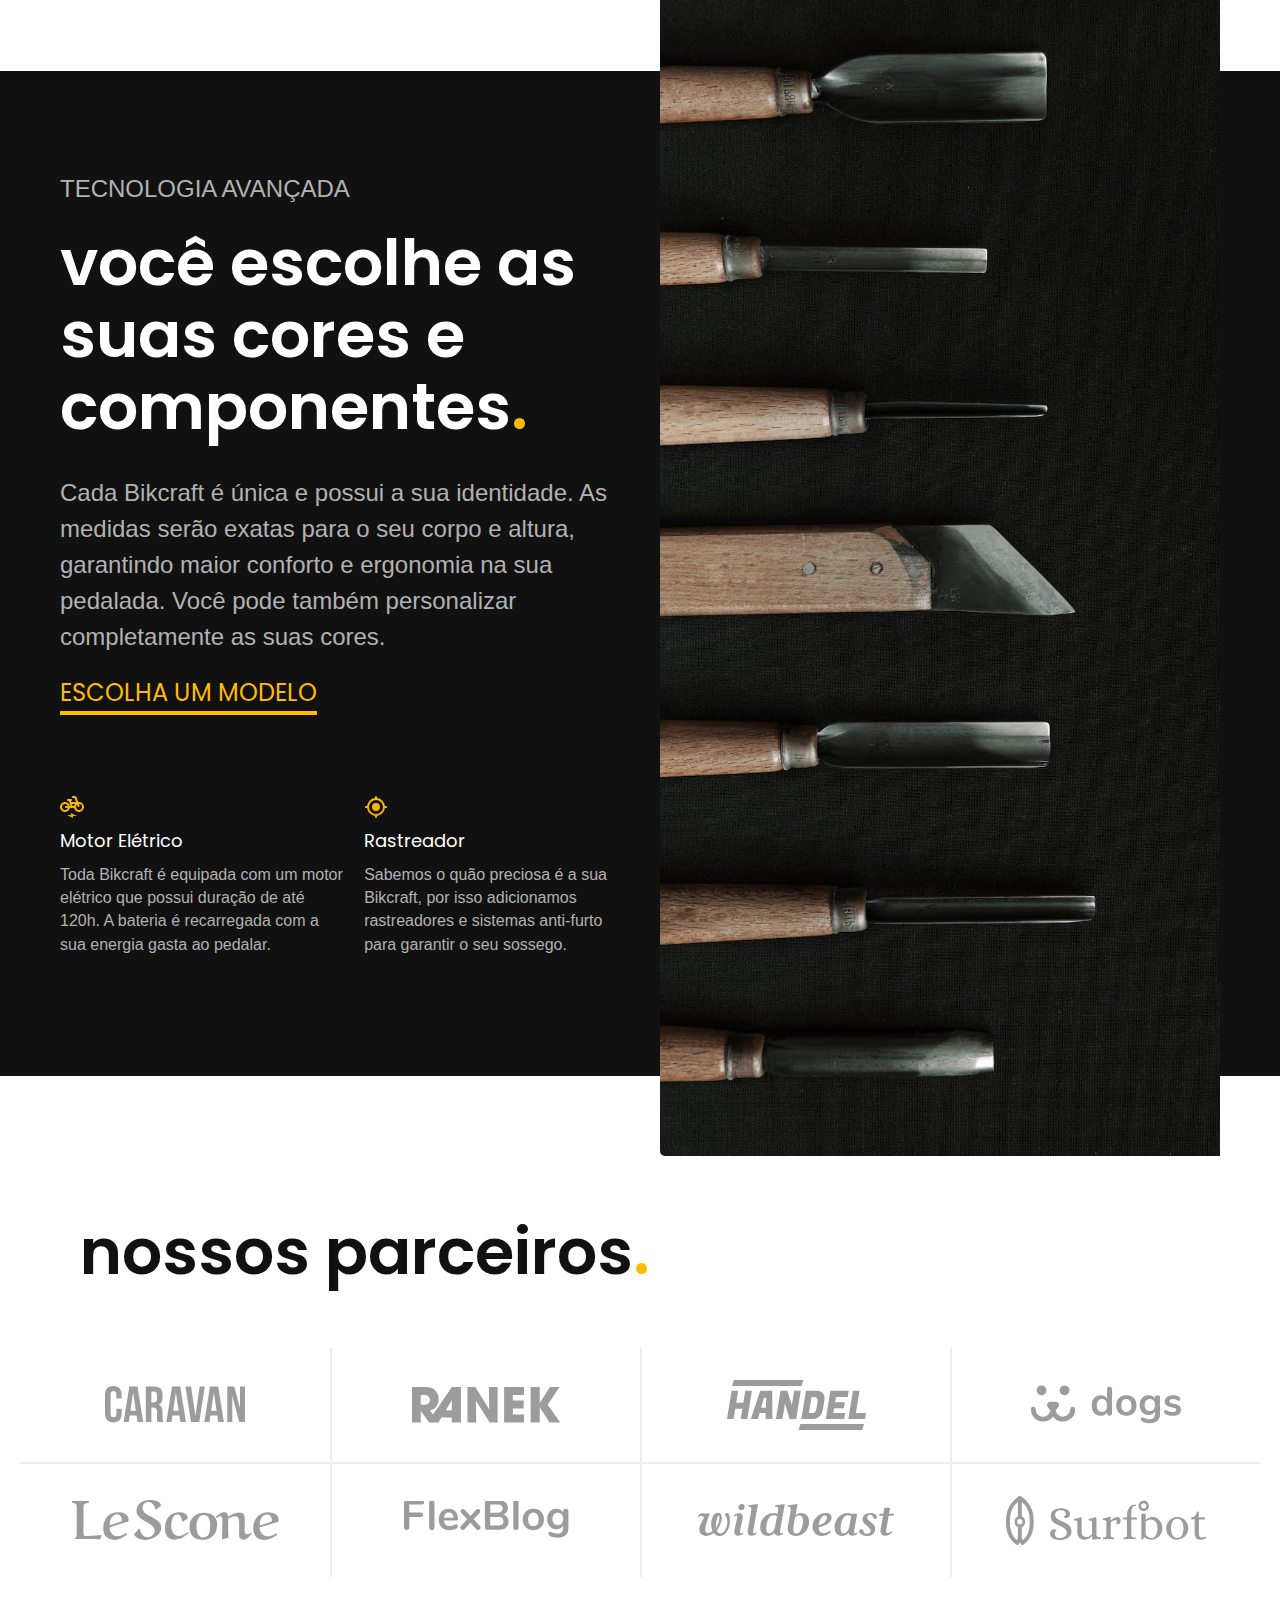
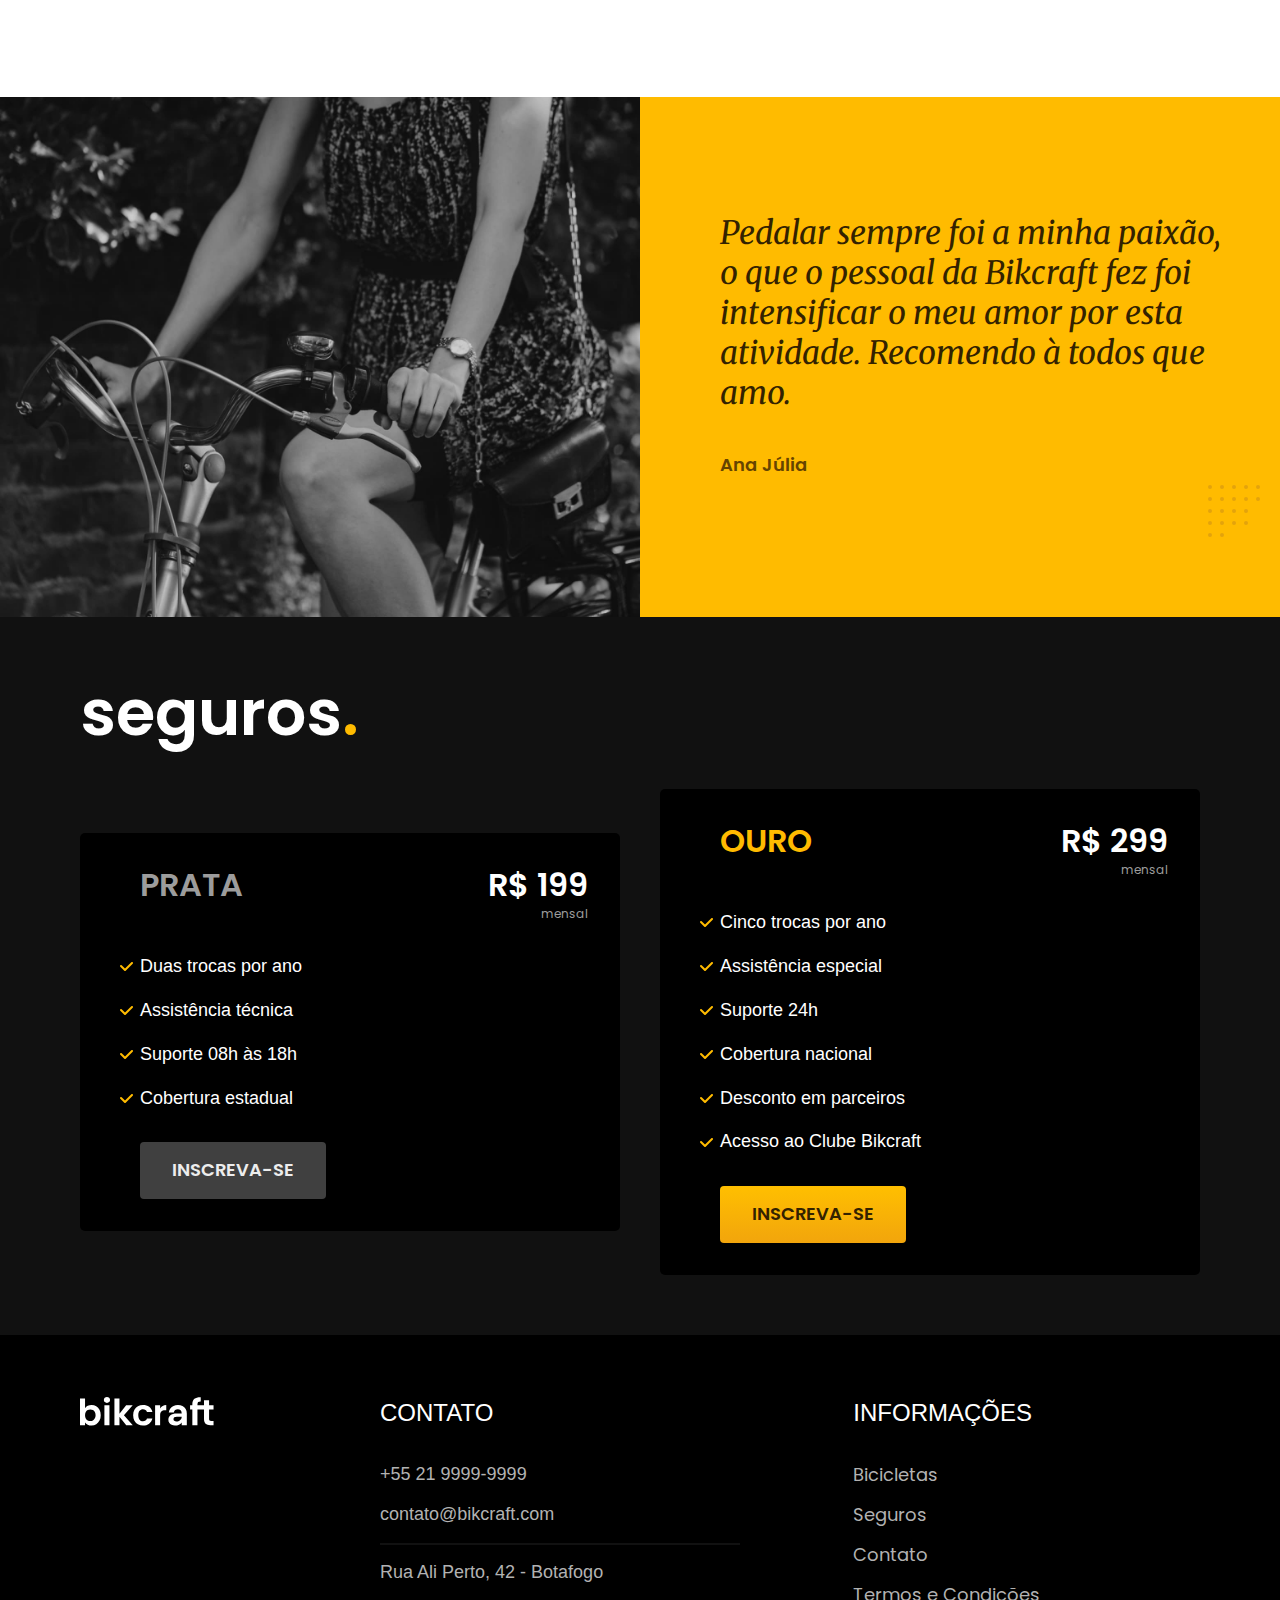
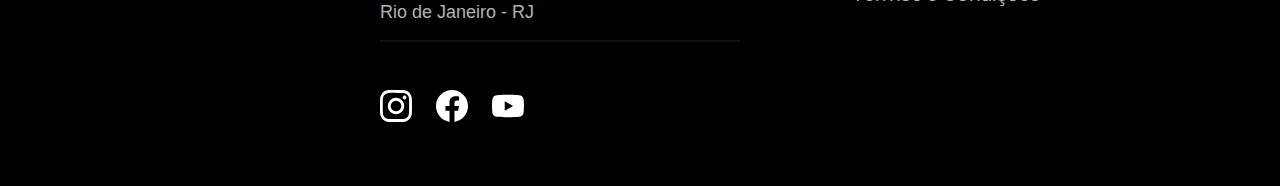
==== commit 05236e12: ":recycle: refactor: otimizado para produção" ====
--- a/index.html
+++ b/index.html
@@ -5,26 +5,31 @@
   <meta charset="UTF-8">
   <meta http-equiv="X-UA-Compatible" content="IE=edge">
   <meta name="viewport" content="width=device-width, initial-scale=1.0">
-  <meta name="description"
-    content="Bicicletas elétricas de alta precisão e qualidade, feitas sob medida para você. Explore o mundo na sua velocidade com a Bikcraft.">
+  <meta name="description" content="Bicicletas elétricas de alta precisão e qualidade, feitas sob medida para você. Explore o mundo na sua velocidade com a Bikcraft.">
   <title>Bikcraft - Bicicletas Elétricas</title>
 
-  <link rel="preload" href="./css/style.css" as="style">
-  <link rel="stylesheet" href="./css/style.css">
+  <link rel="preload" href="./css/style.min.css" as="style">
+  <link rel="stylesheet" href="./css/style.min.css">
 
   <link rel="preconnect" href="https://fonts.googleapis.com">
   <link rel="preconnect" href="https://fonts.gstatic.com" crossorigin>
   <link
-    href="https://fonts.googleapis.com/css2?family=Merriweather:wght@900&family=Poppins:wght@400;600&family=Roboto:wght@400;500&display=swap"
+    href="https://fonts.googleapis.com/css2?family=Merriweather:wght@900&family=Poppins:wght@400;600 family=Roboto:wght@400;500&display=swap"
     rel="stylesheet">
+
+  <script>
+    document.documentElement.classList.add('js')
+  </script>
+
 </head>
+
 
 <body>
 
   <header class="bg-c12">
     <div class="header container flex wrap gap40">
-      <a href="index.html" class="header__logo"><img src="./img/header/bikcraft.svg" width="136" height="32" alt="logomarca da bikcraft"
-          id="logo"></a>
+      <a href="index.html" class="header__logo"><img src="./img/header/bikcraft.svg" width="136" height="32"
+          alt="logomarca da bikcraft" id="logo"></a>
       <nav aria-label="Primária">
         <ul class="header__menu flex wrap gap40">
           <li>
@@ -46,16 +51,17 @@
     <div class="intro grid container gap80">
 
       <div class="intro__content">
-        <h1 class="font-1-xxl c0">Bicicletas feitas sob medida<span class="p1">.</span></h1>
-        <p class="font-2-l c5">Bicicletas elétricas de alta precisão e qualidade, feitas sob medida para você.
+        <h1 class="font-1-xxl c0 fadeInDown" data-anime="200">Bicicletas feitas sob medida<span class="p1">.</span></h1>
+        <p class="font-2-l c5 fadeInDown" data-anime="400">Bicicletas elétricas de alta precisão e qualidade, feitas sob
+          medida para você.
           Explore o mundo na sua velocidade com a Bikcraft.</p>
-        <a href="./bicicletas.html" rel="noopener" class="botao">escolha a sua</a>
-      </div>
-
-      <div class="intro-boximagem">
+        <a href="./bicicletas.html" rel="noopener" class="botao fadeInDown" data-anime="600">escolha a sua</a>
+      </div>
+
+      <div class="intro-boximagem fadeInDown" data-anime="800">
         <picture>
           <source media="(max-width: 844px)" srcset="./img/introducao/nimbus.jpg">
-          <img src="./img/introducao/introducao.jpg" alt="imagem de uma bicicleta elétrica" width="1280" height="1600">
+          <img src="./img/introducao/introducao.jpg" width="1280" height="1600" alt="imagem de uma bicicleta elétrica">
         </picture>
       </div>
 
@@ -71,8 +77,8 @@
     <ul class="bicicletas__lista flex gap40">
       <li class="bicicletas__items">
         <a href="./bicicletas/magic.html">
-          <img src="./img/bicicletas/magic-home.jpg" alt="magic home" class="bikes-home-imagens" width="920"
-            height="1040">
+          <img src="./img/bicicletas/magic-home.jpg" width="920" height="1040" width="920" height="1040"
+            alt="magic home" class="bikes-home-imagens" loading="lazy">
           <h3 class="font-1-xl c11 flex aligncenter titulo-secundario">Magic Might</h3>
           <span class="font-1-m-b c8">R$ 2499</span>
         </a>
@@ -80,8 +86,8 @@
 
       <li class="bicicletas__items">
         <a href="./bicicletas/nimbus.html">
-          <img src="./img/bicicletas/nimbus-home.jpg" alt="magic home" class="bikes-home-imagens" width="920"
-            height="1040">
+          <img src="./img/bicicletas/nimbus-home.jpg" idth="920" height="1040" class="bikes-home-imagens"
+            alt="magic home" loading="lazy">
           <h3 class="font-1-xl c11 flex aligncenter titulo-secundario">Nimbus Stark</h3>
           <span class="font-1-m-b c8">R$ 4999</span>
         </a>
@@ -89,8 +95,8 @@
 
       <li class="bicicletas__items">
         <a href="./bicicletas/nebula.html">
-          <img src="./img/bicicletas/nebula-home.jpg" alt="magic home" class="bikes-home-imagens" width="920"
-            height="1040">
+          <img src="./img/bicicletas/nebula-home.jpg" width="920" height="1040" alt="magic home"
+            class="bikes-home-imagens" loading="lazy">
           <h3 class="font-1-xl c11 flex aligncenter titulo-secundario">Nebula Cosmic</h3>
           <span class="font-1-m-b c8">R$ 3999</span>
         </a>
@@ -114,14 +120,14 @@
         <div class="tecnologia__conteudo__extras flex gap20">
 
           <div class="tecnologia__conteudo__extras__items flex column gap10">
-            <img src="./img/tecnologia/eletrica.svg" alt="Motor Elétrico" width="24" height="24">
+            <img src="./img/tecnologia/eletrica.svg" width="24" height="24" alt="Motor Elétrico">
             <h4 class="font-1-m">Motor Elétrico</h4>
             <p class="font-2-s c5 tecnologia__texto__recurso">Toda Bikcraft é equipada com um motor elétrico que possui
               duração de até 120h. A bateria é recarregada com a sua energia gasta ao pedalar.</p>
           </div>
 
           <div class="tecnologia__conteudo__extras__items flex column gap10">
-            <img src="./img/tecnologia/rastreador.svg" alt="Rastreador" width="24" height="24">
+            <img src="./img/tecnologia/rastreador.svg" width="24" height="24" alt="Rastreador">
             <h4 class="font-1-m">Rastreador</h4>
             <p class="font-2-s c5 tecnologia__texto__recurso">Sabemos o quão preciosa é a sua Bikcraft, por isso
               adicionamos rastreadores e sistemas anti-furto para garantir o seu sossego.</p>
@@ -132,7 +138,8 @@
 
 
       <div class="tecnologia__imagem">
-        <img src="./img/tecnologia/tecnologia.jpg"  width="1200" height="1920"alt="bicicletas feita à mão">
+        <img src="./img/tecnologia/tecnologia.jpg" width="1200" height="1920" alt="bicicletas feita à mão"
+          loading="lazy">
       </div>
 
     </div>
@@ -143,17 +150,24 @@
 
     <h2 class="parceiros__titulo container font-1-xxl c11">nossos parceiros<span class="p1">.</span></h2>
     <ul class="parceiros__empresas grid">
- 
-      <li class="flex aligncenter justifycenter"><img src="./img/parceiros/caravan.svg" width="140" heigth="38" alt="logo da caravan"></li>
-      <li class="flex aligncenter justifycenter"><img src="./img/parceiros/ranek.svg" width="149" heigth="36" alt="logo da ranek"></li>
-      <li class="flex aligncenter justifycenter" id="handel"><img src="./img/parceiros/handel.svg" alt="logo da handel">
-      </li>
-      <li class="flex aligncenter justifycenter"><img src="./img/parceiros/dogs.svg" width="152" heigth="39" alt="logo da dogs"></li>
-      <li class="flex aligncenter justifycenter"><img src="./img/parceiros/lescone.svg" width="208" heigth="41" alt="logo da dogs"></li>
-      <li class="flex aligncenter justifycenter"><img src="./img/parceiros/flexblog.svg" width="165" heigth="38" alt="logo da flexblog"></li>
-      <li class="flex aligncenter justifycenter" id="will"><img src="./img/parceiros/wildbeast.svg"
-        width="196" heigth="34" alt="logo da wildbeast"></li>
-      <li class="flex aligncenter justifycenter"><img src="./img/parceiros/surfbot.svg" width="200" heigth="49" alt="logo da surfbot"></li>
+
+      <li class="flex aligncenter justifycenter"><img src="./img/parceiros/caravan.svg" width="140" heigth="38"
+          alt="logo da caravan"></li>
+      <li class="flex aligncenter justifycenter"><img src="./img/parceiros/ranek.svg" width="149" heigth="36"
+          alt="logo da ranek"></li>
+      <li class="flex aligncenter justifycenter" id="handel"><img src="./img/parceiros/handel.svg" width="139"
+          heigth="50" alt="logo da handel">
+      </li>
+      <li class="flex aligncenter justifycenter"><img src="./img/parceiros/dogs.svg" width="152" heigth="39"
+          alt="logo da dogs"></li>
+      <li class="flex aligncenter justifycenter"><img src="./img/parceiros/lescone.svg" width="208" heigth="41"
+          alt="logo da dogs"></li>
+      <li class="flex aligncenter justifycenter"><img src="./img/parceiros/flexblog.svg" width="165" heigth="38"
+          alt="logo da flexblog"></li>
+      <li class="flex aligncenter justifycenter" id="will"><img src="./img/parceiros/wildbeast.svg" width="196"
+          heigth="34" alt="logo da wildbeast"></li>
+      <li class="flex aligncenter justifycenter"><img src="./img/parceiros/surfbot.svg" width="200" heigth="49"
+          alt="logo da surfbot"></li>
     </ul>
 
   </section>
@@ -161,8 +175,8 @@
   <section class="depoimento grid bg-p1" aria-label="Depoimento">
 
     <div class="depoimento__imagem">
-      <img src="./img/depoimento/depoimento.jpg" alt="Imagem da Ana Júlia andando em uma bicicleta"
-        id="depoimento-imagem" width="1560" height="1360">
+      <img src="./img/depoimento/depoimento.jpg" width="1560" height="1360"
+        alt="Imagem da Ana Júlia andando em uma bicicleta" id="depoimento-imagem" loading="lazy">
     </div>
     <div class="depoimento__texto">
       <blockquote class="font-3-unico p5">Pedalar sempre foi a minha paixão, o que o pessoal da Bikcraft fez foi
@@ -218,9 +232,12 @@
           <li>Rio de Janeiro - RJ</li>
         </ul>
         <div class="footer__redes">
-          <a href="#"><img src="./img/footer/instagram.svg" width="32" heigth="32" alt=""></a>
-          <a href="#"><img src="./img/footer/facebook.svg" width="32" heigth="32" alt=""></a>
-          <a href="#"><img src="./img/footer/youtube.svg" width="32" heigth="32" alt=""></a>
+          <a href="https://instagram.com" rel="noopener"><img src="./img/footer/instagram.svg" width="32" heigth="32"
+              alt=""></a>
+          <a href="https://facebook.com" rel="noopener"><img src="./img/footer/facebook.svg" width="32" heigth="32"
+              alt=""></a>
+          <a href="https://youtube.com" rel="noopener"><img src="./img/footer/youtube.svg" width="32" heigth="32"
+              alt=""></a>
         </div>
       </div>
 
@@ -235,6 +252,7 @@
       </div>
   </footer>
 
+  <script src="./scripts/plugins/simple-anime.js"></script>
   <script src="./scripts/app.js"></script>
 
 </body>
--- a/css/style.min.css
+++ b/css/style.min.css
@@ -0,0 +1 @@
+*{margin:0;padding:0;box-sizing:border-box;text-decoration:none;list-style:none}button{border:none}html{font-size:62.5%}body{font-size:1.6rem}img{display:block;max-width:100%;height:auto}article{display:block}:root{--c12:#000000;--c11:#111111;--c10:#2e2e2e;--c9:#404040;--c8:#595959;--c7:#717171;--c6:#9c9c9c;--c5:#b2b2b2;--c4:#cccccc;--c3:#dedede;--c2:#ededed;--c1:#f7f7f7;--c0:#ffffff;--p5:#332200;--p4:#664400;--p3:#a66f00;--p2:#e4a30b;--p1:#ffbb00}.c12{color:var(--c12)}.c11{color:var(--c11)}.c0{color:var(--c0)}.c4{color:var(--c4)}.c5{color:var(--c5)}.c6{color:var(--c6)}.c8{color:var(--c8)}.c9{color:var(--c9)}.c1{color:var(--c1)}.p1{color:var(--p1)}.bg-c12{background-color:var(--c12)}.bg-c0{background-color:var(--c0)}.bg-c11{background-color:var(--c11)}.bg-c1{background-color:var(--c1)}.bg-p1{background-color:var(--p1)}.p1{color:var(--p1)}.p2{color:var(--p2)}.p3{color:var(--p3)}.p4{color:var(--p4)}.p5{color:var(--p5)}.font-1-xxl{font-size:6.4rem;line-height:1.125;font-weight:600;font-family:poppins,arial,sans-serif}.font-1-xl{font-size:3.2rem;line-height:1.25;font-weight:600;font-family:poppins,arial,sans-serif}.font-1-l{font-size:2.4rem;line-height:1.5;font-weight:400;font-family:poppins,arial,sans-serif}.font-1-m{font-size:1.8rem;line-height:1.33;font-weight:400;font-family:poppins,arial,sans-serif}.font-1-m-b{font-size:1.8rem;line-height:1.33;font-weight:600;font-family:poppins,arial,sans-serif}.font-1-s{font-size:1.6rem;line-height:1.5;font-weight:400;font-family:poppins,arial,sans-serif}.font-1-xs{font-size:1.2rem;line-height:1.5;font-weight:400;font-family:poppins,arial,sans-serif}.font-2-l{font-size:2.4rem;line-height:1.5;font-weight:400;font-family:roboto,sans-serif}.font-2-l-b{font-size:2.4rem;line-height:1.5;font-weight:500;letter-spacing:1.5;font-family:roboto,sans-serif;text-transform:uppercase}.font-2-m{font-size:1.8rem;line-height:1.33;font-weight:500;font-family:roboto,sans-serif}.font-2-s{font-size:1.6rem;line-height:1.45;font-weight:400;font-family:roboto,sans-serif}.font-2-xs{font-size:1.4rem;line-height:1.45;font-weight:400;font-family:roboto,sans-serif}.font-3-unico{font-size:3.2rem;font-family:Merriweather,serif;font-style:italic}.flex{display:flex}.aligncenter{align-items:center}.justifycenter{justify-content:center}.alignstart{align-items:flex-start}.alignend{align-items:flex-end}.justifyend{justify-content:flex-end}.justifystart{justify-content:flex-start}.justifyevenly{justify-content:space-evenly}.justifybetween{justify-content:space-between}.justifyaround{justify-content:space-around}.alignself-end{align-self:flex-end}.column{flex-direction:column}.grid{display:grid}.block{display:block}.wrap{flex-wrap:wrap}.nowrap{flex-wrap:nowrap}.ib{display:inline-block}.container{max-width:1160px;margin:0 auto}.gap80{gap:8rem}.gap40{gap:4rem}.gap20{gap:2rem}.gap10{gap:1rem}.js .fadeInDown{transform:translate3d(0,-20px,0)}.js .fadeInUp{transform:translate3d(0,20px,0)}.js .fadeInRight{transform:translate3d(20px,0,0)}.js .fadeInLeft{transform:translate3d(-20px,0,0)}.js [data-anime]{opacity:0}.js .anime{opacity:1;transform:none;transition:transform .8s,opacity .8s}.header{justify-content:space-between;padding:20px 20px;align-items:center}.header__menu li a{position:relative;display:inline-block;padding:16px 0;font-family:Poppins,arial,sans-serif;font-size:clamp(1.4rem, 1.8rem + 1vw, 1.8rem);line-height:1.33;font-weight:400;color:var(--c0);transition:.3s}.header__menu li a::after{position:absolute;content:'';display:block;width:0%;height:2px;margin-top:2px;background-color:var(--c0);transition:.3s}.header__menu li a.header__menu--ativo::after,.header__menu li a:hover::after{width:100%;transition:.3s}@media (max-width:844px){.header__menu{gap:2rem}.header__menu li a::after{display:none}.header__menu li a{background-color:var(--c11);padding:8px 12px;border-radius:4px;font-size:clamp(1.2rem, 1.6rem + 1vw, 1.6rem)}}@media (max-width:600px){.header{gap:2rem}}@media (max-width:230px){.header{justify-content:center}.header__menu{justify-content:center;gap:10px}#logo{width:80%;margin:0 auto}}.footer{display:grid;grid-template-columns:3fr 5fr 4fr;gap:40px;padding:60px 20px}.footer>* ul li:hover{color:var(--c1)}.footer__contato ul li:nth-child(2)::after,.footer__contato ul li:nth-child(4)::after{content:"";display:block;max-width:360px;height:2px;background:var(--c11);margin-top:16px}.footer__redes a{display:inline-block;grid-column:2/-2;margin-top:32px}.footer__redes a+a{margin-left:20px}.footer__informacoes ul li a{color:inherit}.footer__contato ul li a{color:inherit}.footer__contato h3,.footer__informacoes h3{margin-bottom:32px}.footer__contato ul li,.footer__informacoes ul li{margin-bottom:16px}.footer__copy{grid-column:1/-1;margin-top:40px}@media (max-width:750px){.footer{grid-template-columns:1fr 1fr;margin:0 auto}.footer img{display:none}}@media (max-width:600px){.footer{grid-template-columns:1fr;justify-items:center;text-align:center}}.botao{display:flex;align-items:center;padding:16px 32px;border-radius:4px;text-transform:uppercase;color:var(--p5);background:linear-gradient(#ffbf00,#f2a50c);box-shadow:0 1px 2px rgba(0,0,0,.1);transition:all .6s;max-width:max-content;font:600 1.8rem/1.35 poppins,sans-serif;border:none;cursor:pointer}.botao:hover{background:linear-gradient(#ffb60d,#e59317);transition:all .3s}.botao--secundario{background:var(--c9);color:var(--c2)}.botao--secundario:hover{background:var(--c11)}@media (max-width:844px){.botao{padding:12px 24px;font-size:1.8rem}}@media (max-width:600px){.botao{font-size:1.8rem;padding:8px 16px}}@media (max-width:370px){.botao{font:600 1.4rem/1.35 poppins,sans-serif}.botao--seguro-bicicletas{margin:auto}}@media (max-width:329px){.botao{font:600 1.2rem/1.35 poppins,sans-serif}}.titulos-bg{padding-top:60px;padding-bottom:60px;padding-left:20px;padding-right:20px;background-color:var(--c11)}.titulos__primario-interno{font-size:6.4rem;line-height:1.125;font-weight:600;font-family:poppins,arial,sans-serif;color:var(--c0);background:url('../img/bicicletas/top-right.svg') no-repeat top right 20px}.titulos__primario-interno--black{color:var(--c11)}.titulos__primario-interno-white{color:var(--c11);margin-bottom:60px}.titulos__secundario-interno{font-size:2.4rem;line-height:1.5;font-weight:500;letter-spacing:1.5;font-family:roboto,sans-serif;text-transform:uppercase;color:var(--c5)}.titulos__secundario-interno--precos{font-size:3.2rem}@media (max-width:800px){.titulos-bg-bicicletas{padding-top:20px;padding-bottom:20px}.titulos__secundario-interno{font-size:1.8rem}.titulos__primario-interno{font-size:5rem}}@media (max-width:600px){.titulos__primario-interno{font-size:3.2rem;background:initial}}@media (max-width:370px){.titulos__secundario-interno{text-align:center;margin-bottom:16px;font-size:1.2rem}.titulos__primario-interno{font-size:2.4rem;text-align:center}}.bike-bg{padding:20px 0 60px 0}.bike-container{grid-template-columns:1fr 1fr;gap:40px;align-items:start;padding:0 20px 60px 20px}.bike-galeria img{border-radius:4px}.bike-galeria__foto-principal{grid-column:1/-1}.bike-galeria__fotos-secundarias{gap:20px}.bike-conteudo__descricao{margin-bottom:32px}.bike-conteudo__cta{margin-bottom:40px}.bike-conteudo__info span{padding:4px 8px;border-radius:4px}.bike-conteudo__title{margin-bottom:12px}.bike-ficha__items{padding:32px;gap:10px;border-radius:4px}.bike-ficha__items li{color:inherit;padding:4px 0;border-bottom:1px solid var(--c11)}.bike-ficha__items li span{text-align:right;color:var(--c6)}.bike-conteudo__title{margin-top:40px}.bicicletas__individuais__escolha{margin-bottom:16px;border-radius:4px}@media(max-width:900px){.bike-galeria{grid-template-columns:1fr}.bike-galeria__fotos-secundarias{flex-direction:column}.bike-conteudo__cta .botao{font-size:1.4rem}.bike-conteudo__info{gap:3px}.bike-conteudo__descricao{font-size:1.8rem}}@media(max-width:800px){.bike-container{grid-template-columns:1fr}.bike-galeria{grid-template-columns:1fr 1fr;order:1}.bike-galeria__fotos-secundarias{flex-direction:row;grid-column:1/-1}}@media (max-width:500px){.bike-galeria{grid-template-columns:1fr}.bike-galeria__fotos-secundarias{flex-direction:column;grid-column:initial}}@media (max-width:370px){.bike-conteudo__descricao--seguros{text-align:center}.bike-conteudo__cta{flex-direction:column}.bike-conteudo__info{width:max-content}}.form{display:grid;grid-template-columns:1fr 1fr;gap:20px}.form label{display:block;font:400 1.6rem/1.5 poppins,sans-serif;margin-bottom:4px}.form .col-2{grid-column:span 2}.form input[type=email],.form input[type=text],.form textarea{font:400 1rem/1.5 roboto sans-serif;background-color:var(--c2);border:1px solid var(--c2);padding:12px;border-radius:4px;width:100%}.form input[type=email]:focus,.form input[type=text]:focus,.form textarea:focus{outline:0;border-color:var(--p1);background:var(--c0);box-shadow:0 0 0 2px #fea}@media (max-width:600px){.form{grid-template-columns:1fr}.form .col-2{grid-column:1}}.intro-bg{box-shadow:inset 0 -120px #fff;background:var(--c12) url("../img/introducao/bottom-left.svg") no-repeat bottom 160px left 30px}.intro{grid-template-columns:1fr 1fr;padding:8px 20px}.intro__content{align-self:flex-end;padding-bottom:200px}.intro__content .font-1-xxl{margin-bottom:32px}.intro__content p{margin-bottom:20px}.intro-boximagem{grid-column:2}.intro-boximagem picture img{height:100%;object-fit:cover;object-position:left;border-radius:4px}@media (max-width:1200px){.intro{gap:4rem}.intro__content .font-1-xxl{font-size:3.8rem;line-height:4.6rem}.intro__content .font-2-l{font-size:2rem;line-height:2.6rem}}@media (max-width:844px){.intro-bg{background:var(--cor-11)}.intro{grid-template-columns:1fr;background-color:#111;gap:2rem}.intro__content{padding:20px 0}.intro__content .font-1-xxl{font-size:3.2rem;line-height:1.2;margin-bottom:12px}.intro__content .font-2-l{font-size:1.8rem;line-height:2.4rem;max-width:80%}.intro-boximagem{grid-column:1;padding-bottom:40px}.intro-boximagem picture img{height:300px;width:100%;object-position:center}}@media (max-width:600px){.intro__content .font-1-xxl{font-size:2.4rem}.intro__content .font-2-l{font-size:1.6rem;line-height:2rem;max-width:initial}}@media (max-width:230px){.intro__content .font-1-xxl{font-size:1.8rem;line-height:1.2}.intro__content .font-2-l{font-size:1.2rem;line-height:1.4rem}}.bicicletas-bg{padding:60px 0 120px 0}.bicicletas-bg .bicicletas__titulo-principal{margin-bottom:40px}.bicicletas__lista{max-width:1400px;margin:0 auto;padding:0 20px 20px 20px;overflow-x:auto}.bicicletas__items{flex:1;min-width:320px}.bikes-home-imagens{border-radius:5px;margin-bottom:16px;height:auto}.bicicletas__items a h3::before{display:inline-block;content:"";width:12px;height:8px;background-color:var(--p1);margin-right:8px;transition:width .2s}.bicicletas__items a:hover h3::before{width:24px}.bicicletas__items a span{padding-left:20px}@media (max-width:1200px){.bicicletas-bg .bicicletas__titulo-principal{padding:8px 20px}}@media (max-width:600px){.bicicletas-bg{padding:40px 0}.bicicletas-bg .bicicletas__titulo-principal{font-size:4.2rem;line-height:5.6rem;margin-bottom:20px}.bicicletas__items a .titulo-secundario{font-size:2.4rem;line-height:1.33}}@media (max-width:356px){.bicicletas-bg{padding:20px 10px}.bicicletas__lista{gap:5px;padding:0 0 20px 0}.bicicletas__items{min-width:200px}.bicicletas-bg .bicicletas__titulo-principal{font-size:3.2rem;line-height:1}.bicicletas__items a .titulo-secundario{font-size:1.8rem;margin-bottom:8px}.bicicletas__items a span{font-size:1.2rem}}@media (max-width:250px){.bicicletas-bg{padding:0}.bicicletas-bg .bicicletas__titulo-principal{font-size:2rem;line-height:1.2;padding:10px 0 10px 8px;margin-bottom:0}}.tecnologia-bg{padding:0 30px;box-shadow:inset 0 80px var(--c0),inset 0 -80px var(--c0)}.tecnologia{grid-template-columns:1fr 1fr;align-items:center}.tecnologia__conteudo{color:#fff;padding-top:40px;padding-bottom:40px}.tecnologia__subtitulo{margin-top:2rem;margin-bottom:2rem}.tecnologia__titulo{margin-bottom:3.2rem}.tecnologia__texto{margin-bottom:20px}.tecnologia__cta{margin-bottom:80px}.tecnologia__cta:hover{color:var(--c0)}.tecnologia__cta::after{display:block;content:"";width:100%;height:4px;background-color:currentColor}.tecnologia__cta:hover::after{background-color:var(--c0)}.tecnologia__conteudo__extras{grid-column:1;margin-bottom:4rem}.tecnologia__imagem{grid-column:2;overflow:hidden}.tecnologia__imagem img{object-fit:cover;max-width:130%;height:auto;border-radius:5px}@media (max-width:1200px){.tecnologia{gap:20px}.tecnologia__conteudo{padding:20px 0}.tecnologia__subtitulo{font-size:18px}.tecnologia__titulo{font-size:4.2rem}.tecnologia__texto{font-size:18px}.tecnologia__cta{margin-bottom:40px;font-size:18px}}@media (max-width:1000px){.tecnologia__subtitulo{font-size:18px}.tecnologia__titulo{font-size:3.2rem}.tecnologia__texto{font-size:1.6rem}.tecnologia__cta{margin-bottom:40px;font-size:18px}.tecnologia__texto__recurso{font-size:1.4rem}}@media (max-width:832px){.tecnologia-bg{box-shadow:none}.tecnologia{grid-template-columns:1fr}.tecnologia__titulo{margin-bottom:20px}.tecnologia__imagem{display:none}}@media (max-width:832px){.tecnologia__conteudo__extras{flex-direction:column}}@media (max-width:334px){.tecnologia-bg{padding:0 15px}.tecnologia__titulo{font-size:2.4rem}.tecnologia__cta{font-size:1.6rem}}.parceiros{max-width:1400px;margin:0 auto;padding-top:60px;padding-bottom:120px}.parceiros__titulo{margin-top:60px;margin-bottom:60px;padding-left:20px}.parceiros__empresas{padding:0 20px;max-width:1400px;grid-template-columns:repeat(4,1fr);margin:0 auto}.parceiros__empresas li{padding:32px}.parceiros__empresas li:not(:first-child):not(:nth-child(5)){border-left:2px solid var(--c2)}.parceiros__empresas li:not(:nth-child(5)):not(:nth-child(6)):not(:nth-child(7)):not(:nth-child(8)){border-bottom:2px solid var(--c2)}@media (max-width:832px){.parceiros{padding:40px 0}.parceiros__titulo{font-size:4.2rem}.parceiros__empresas{grid-template-columns:1fr 1fr}#handel,#will{border-left:none}.parceiros__empresas li:not(:nth-child(8)):not(:nth-child(7)){border-bottom:2px solid var(--c2)}}@media (max-width:360px){.parceiros__titulo{font-size:3.2rem;line-height:1}.parceiros__empresas li{padding:15px}}.depoimento{display:grid;grid-template-columns:1fr 1fr;margin:120px 0 0 0}.depoimento__imagem{max-height:600px}.depoimento__imagem img{width:100%;height:100%;object-fit:cover}.depoimento__texto{padding:40px 40px 80px 80px;align-self:end;margin-bottom:60px;max-width:80ch;background:url('../img/depoimento/bottom-right-p.svg') no-repeat bottom 20px right 20px}.depoimento__texto span{margin-top:40px}@media (min-width:1200px){.depoimento__imagem img{max-height:520px}}@media (max-width:1000px){.depoimento{grid-template-columns:1fr;text-align:center}.depoimento__imagem img{max-height:350px;justify-self:center}.depoimento__texto{padding:40px 20px;align-self:center;margin:0 auto}}@media (max-width:600px){.depoimento__texto blockquote{font-size:2.4rem}.depoimento__texto{background:initial}}.seguro{grid-template-columns:1fr 1fr;align-items:center;padding-top:60px;padding-bottom:60px;padding-left:20px;padding-right:20px}.seguro__titulo{grid-column:1/-1}.seguro__item{grid-template-columns:1fr 1fr;padding:32px 32px 32px 60px;border-radius:5px}.seguro__subtitulo{margin-bottom:40px}.seguro__preco{grid-column:2;text-align:right}.seguro__prazo{grid-row:2;grid-column:2;text-align:right}.seguro__lista{grid-column:1/-1;padding-top:32px}.seguro__lista li{position:relative;display:flex;align-items:center}.seguro__lista li::before{position:absolute;content:"";display:block;width:13px;height:9px;left:-20px;background-image:url("../img/seguros/lista.svg")}.seguro__lista li+li{margin-top:20px}.seguro a{grid-column:1/-1;max-width:max-content;margin-top:32px}.botao--seguro{background-color:var(--c11)}.seguro h3{text-transform:uppercase}@media (max-width:922px){.seguro{grid-template-columns:1fr}.seguro__titulo{font-size:4.2rem;line-height:5.6rem}}@media (max-width:600px){.seguro__item h3,.seguro__preco{font-size:2.4rem}.seguro__item li{font-size:1.6rem}}@media (max-width:350px){.seguro{padding:40px 20px}.seguro__titulo{font-size:3.2rem}.seguro__item{grid-template-columns:1fr;padding:20px 30px 20px 40px}.seguro__preco{grid-column:1;text-align:left}.seguro__item h3{margin-bottom:20px}.seguro__prazo{grid-column:1;text-align:left;order:2;grid-row:3}}.termos__conteudo{padding-top:80px;padding-bottom:80px;padding-left:20px;padding-right:20px}.termos__conteudo__titulos{font-weight:600;margin-bottom:20px}.termos__conteudo__textos{max-width:75ch;margin-bottom:24px}.termos__conteudo p+h3{margin-top:40px}.bicicletas{grid-template-columns:1fr 1fr;padding-top:60px;padding-bottom:60px;padding-left:20px;padding-right:20px;background:url('../img/bicicletas/top-right.svg') no-repeat top 40px right 20px}.bicicletas h2{margin-bottom:20px}.bicicletas p{margin-bottom:32px}.bicicletas__imagem{position:relative}.bicicletas__imagem img{border-radius:5px}.bicicletas__imagem>span{content:"";display:block;position:absolute;top:20px;right:0;padding:8px 16px 8px 8px;background-color:var(--c12);border-top-left-radius:4px;border-bottom-left-radius:4px}.bicicletas__vantagens{grid-template-columns:1fr 1fr}.bicicletas__vantagens ul{display:grid;gap:16px}.bicicletas__vantagens ul li{display:flex;align-items:center}.bicicletas__vantagens ul li img{width:24px;margin-right:8px}.bicicletas__vantagens__cta{align-self:end;justify-self:flex-end}.bicicletas__vantagens__cta a::after{content:"";display:inline-block;width:18px;height:10px;background-image:url("../img/p-bicicletas/seta.svg");margin-left:12px;transition:.2s}.bicicletas__vantagens__cta a:hover:after{transform:translateX(4px);transition:.2s}.bicicletas__info h2::before{content:"";display:block;width:12px;height:8px;background-color:var(--p1);margin-bottom:8px}.bicicletas-bg-black{background:linear-gradient(to right,var(--c0) 30%,var(--c11) 0)}@media (max-width:957px){.bicicletas{grid-template-columns:1fr;background:initial}.bicicletas-bg-black{background:var(--c11)}}@media (max-width:465px){.bicicletas__vantagens{grid-template-columns:1fr}.bicicletas__vantagens__cta{grid-column:1;align-self:flex-start;justify-self:flex-start}.bicicletas__imagem>span{padding:4px 8px;font-size:1.6rem}}.seguro-page{padding-top:40px}.vantagens-bg{padding-top:120px;padding-bottom:120px;padding-right:20px;padding-left:20px}.vantagens__titulo h2{margin-bottom:60px}.vantagens__lista{grid-template-columns:repeat(auto-fit,minmax(280px,max-content))}.vantagens__lista li img{margin-bottom:8px}.vantagens__lista li h3{margin-bottom:8px}.vantagens__lista-bicicletas{grid-template-columns:1fr 1fr;gap:20px;margin:0}.vantagens__lista-bicicletas li img{width:24px}.vantagens-bg-bicicletas{padding:32px;margin-bottom:20px;border-radius:4px}.perguntas-bg{padding:120px 20px}.perguntas{padding:20px;border-radius:4px}.perguntas:nth-child(2n){background-color:var(--c1)}.perguntas button{grid-template-columns:auto 1fr auto;align-items:center;background-color:transparent;border:none;width:100%;text-align:left;gap:8px;cursor:pointer}.perguntas button::after{content:"";display:inline-block;width:14px;height:6px;background:url("../img/p-seguros/seta-abrir.svg");transition:.3s}.perguntas button:hover::after,.perguntas button[aria-expanded=true]::after{transform:rotate(180deg)}.perguntas button::before{content:"";display:inline-block;width:12px;height:8px;background-color:var(--p1)}.js .respostas{display:none;padding-top:20px}.js .respostas.resposta--ativa{display:block}@media (max-width:800px){.vantagens__lista a{gap:20px}.vantagens__lista li h3{font-size:1.8rem}.vantagens__lista li p{font-size:1.4rem;max-width:50ch}}@media (max-width:600px){.vantagens-bg{padding-top:40px;padding-bottom:20px}.vantagens__lista{gap:15px}.vantagens__lista li p{font-size:1.2rem;max-width:70ch}.vantagens__lista-bicicletas li h3{font-size:1.6rem}.vantagens__lista-bicicletas li p{font-size:1.2rem}}@media (max-width:350px){.vantagens__lista{grid-template-columns:1fr}}#contato{background-color:var(--c1)}.contato-bg{background-image:linear-gradient(var(--c11) 40%,var(--c1) 0);padding-bottom:100px}.contato{grid-template-columns:5fr 7fr;margin:0 auto;padding:20px}.contato-dados,.contato-formulario{padding:60px;box-shadow:0 1px 2px rgb(0,0,0,.1)}.contato-dados{border-top-left-radius:4px;border-bottom-left-radius:4px}.contato-dados h2{margin-bottom:60px;padding-left:28px}.contato-endereco{margin-bottom:32px;background:url("../img/contato/local.svg") no-repeat 0 2px;padding-left:28px}.contato-endereco p{margin-bottom:8px;cursor:pointer}.contato-email a:hover,.contato-endereco p:hover{color:var(--c0)}.contato-meios{display:flex;flex-direction:column;background:url("../img/contato/email.svg") no-repeat 0 2px}.contato-meios a{display:block;color:inherit;margin-bottom:8px;font-style:normal;padding-left:28px;max-width:max-content}.contato-meios a:nth-child(2){margin-bottom:32px}.contato-meios a:nth-child(3){margin-bottom:60px;background:url("../img/contato/telefone.svg") no-repeat 0 2px}.contato-redes{display:flex;gap:32px;padding-left:28px}@media (max-width:800px){.contato{grid-template-columns:1fr}.contato-formulario form{grid-template-columns:1fr}.contato-dados,.contato-formulario{padding:20px}.contato-dados{border-radius:4px 4px 0 0}.contato-redes{padding-bottom:24px}.contato-formulario button{grid-column:1}.contato-formulario{border-radius:0 0 4px 4px;padding-bottom:60px}}@media (max-width:340px){.contato-dados,.contato-formulario{padding:12px}}#orcamento{background:linear-gradient(var(--c11) 600px,var(--c1) 0)}.orcamento{display:grid;grid-template-columns:5fr 7fr;padding:0 20px 120px 20px;background-color:transparent}.orcamento h2{text-transform:uppercase;position:relative;display:flex;align-items:center}.orcamento h2::before{content:"";display:inline-block;width:4px;height:8px;background-color:var(--p1);position:absolute;left:-12px}.orcamento-dados,.orcamento-produto{padding:60px;box-shadow:0 1px 2px rgba(0,0,0,.1)}.orcamento-produto{border-radius:5px 0 0 5px;background:var(--c12);display:grid;grid-template-columns:1fr 1fr;align-content:start;gap:20px}.orcamento-produto>label{grid-column:initial}.orcamento-produto label{color:var(--c4);background-color:var(--c10);padding:12px 16px;border-radius:4px;font:400 1.6rem/1.5 poppins,sans-serif;cursor:pointer;display:grid;grid-template-columns:auto 1fr auto;align-items:center;border:1px solid transparent}.orcamento-produto label::before{content:"";display:inline-block;width:12px;height:12px;border:1px solid var(--c6);border-radius:50%;margin-right:8px;box-sizing:border-box}.orcamento-conteudo input:checked+label,.orcamento-produto input:checked+label{background-color:var(--c0);color:var(--c11)}.orcamento-produto>*{grid-column:1/-1}.orcamento-produto input:checked+label::before{border-color:var(--c7);box-shadow:inset 0 0 0 3px var(--c0),inset 0 0 0 6px var(--c7)}.orcamento-produto input:checked+label span{display:inline-block}.orcamento-produto label span{display:none}.orcamento-produto label:hover{background-color:var(--c9);border-color:var(--c9)}.orcamento-produto label:focus{box-shadow:0 0 2px var(--p1)}.orcamento-produto input{opacity:0;position:absolute;pointer-events:none}.orcamento-produto input:focus+label{box-shadow:0 0 0 2px var(--p1);border-color:var(--c12)}.orcamento-dados{border-radius:0 5px 5px 0;background-color:var(--c0)}.orcamento-conteudo{display:none}.orcamento-conteudo h2,.orcamento-dados h2:nth-of-type(n+2){margin-top:20px}#bikcraft:checked~#orcamento-bikcraft,#seguro:checked~#orcamento-seguro{display:grid;gap:20px}.orcamento-detalhes{display:none;grid-template-columns:1fr 1fr;padding:20px;border-radius:4px;align-items:center;background-color:var(--c0)}.orcamento-detalhes ul li{display:flex;margin-bottom:8px;align-items:center}.orcamento-detalhes ul li img{width:16px;margin-right:8px}.orcamento-detalhes img{border-radius:4px}.orcamento-produto input:checked+label+.orcamento-detalhes{display:grid}@media(max-width:1200px){.orcamento-dados,.orcamento-produto{padding:32px}}@media (max-width:800px){.orcamento{grid-template-columns:1fr}.orcamento-produto{border-radius:5px 5px 0 0}.orcamento-dados{border-radius:0 0 5px 5px}}@media (max-width:400px){.orcamento-produto{grid-template-columns:1fr}.orcamento-detalhes{grid-template-columns:1fr}.orcamento-detalhes ul li{margin-bottom:4px}}.seguro-bicicletas-bg{box-shadow:inset 0 120px var(--c0),inset 0 -120px var(--c12);padding:0 20px}.seguro-bicicletas{grid-template-columns:1fr 1fr;gap:40px}.seguro-bicicletas__imagem img{min-width:100%;min-height:100%;object-fit:cover}.seguro-bicicletas__conteudo{padding:180px 0}.seguro-bicicletas h2{margin-bottom:32px}.seguro-bicicletas p{margin-bottom:20px}@media (max-width:900px){.seguro-bicicletas-bg{box-shadow:inset 0 -60px var(--c12)}.seguro-bicicletas{grid-template-columns:1fr}.seguro-bicicletas__conteudo{padding-top:40px;padding-bottom:0;grid-row:1}}.loja-bg{padding-bottom:120px}.loja{display:grid;grid-template-columns:1fr 1fr;gap:0 40px;padding:0 20px}.loja h2{grid-column:1/-1;margin-bottom:60px}.loja-item{box-shadow:0 1px 2px rgb(0 0 0 / 10%)}.loja-item img{object-fit:cover}.loja-informacoes{display:grid;grid-template-columns:1fr 1fr;gap:32px 16px;padding:32px}.loja-informacoes h3{grid-column:1/-1}.loja-informacoes__contato a{display:block;color:inherit}.loja-informacoes__contato,.loja-informacoes__endereco{display:grid;gap:8px}.loja-horario{grid-column:1/-1}.loja-horario__dados{display:flex;gap:8px}.loja-horario__dados img{object-fit:cover}.loja-informacoes__contato,.loja-informacoes__endereco{border-left:2px solid var(--c2);padding-left:12px}@media (max-width:850px){.loja{gap:0 20px}.loja-informacoes{grid-template-columns:1fr;padding:16px}}@media (max-width:650px){.loja{grid-template-columns:1fr}.loja-informacoes{grid-template-columns:1fr 1fr}}@media (max-width:400px){.loja-informacoes{grid-template-columns:1fr}}@media (max-width:350px){.loja-informacoes h3{font-size:24px}}--- a/css/style.min.css
+++ b/css/style.min.css
@@ -0,0 +1 @@
+*{margin:0;padding:0;box-sizing:border-box;text-decoration:none;list-style:none}button{border:none}html{font-size:62.5%}body{font-size:1.6rem}img{display:block;max-width:100%;height:auto}article{display:block}:root{--c12:#000000;--c11:#111111;--c10:#2e2e2e;--c9:#404040;--c8:#595959;--c7:#717171;--c6:#9c9c9c;--c5:#b2b2b2;--c4:#cccccc;--c3:#dedede;--c2:#ededed;--c1:#f7f7f7;--c0:#ffffff;--p5:#332200;--p4:#664400;--p3:#a66f00;--p2:#e4a30b;--p1:#ffbb00}.c12{color:var(--c12)}.c11{color:var(--c11)}.c0{color:var(--c0)}.c4{color:var(--c4)}.c5{color:var(--c5)}.c6{color:var(--c6)}.c8{color:var(--c8)}.c9{color:var(--c9)}.c1{color:var(--c1)}.p1{color:var(--p1)}.bg-c12{background-color:var(--c12)}.bg-c0{background-color:var(--c0)}.bg-c11{background-color:var(--c11)}.bg-c1{background-color:var(--c1)}.bg-p1{background-color:var(--p1)}.p1{color:var(--p1)}.p2{color:var(--p2)}.p3{color:var(--p3)}.p4{color:var(--p4)}.p5{color:var(--p5)}.font-1-xxl{font-size:6.4rem;line-height:1.125;font-weight:600;font-family:poppins,arial,sans-serif}.font-1-xl{font-size:3.2rem;line-height:1.25;font-weight:600;font-family:poppins,arial,sans-serif}.font-1-l{font-size:2.4rem;line-height:1.5;font-weight:400;font-family:poppins,arial,sans-serif}.font-1-m{font-size:1.8rem;line-height:1.33;font-weight:400;font-family:poppins,arial,sans-serif}.font-1-m-b{font-size:1.8rem;line-height:1.33;font-weight:600;font-family:poppins,arial,sans-serif}.font-1-s{font-size:1.6rem;line-height:1.5;font-weight:400;font-family:poppins,arial,sans-serif}.font-1-xs{font-size:1.2rem;line-height:1.5;font-weight:400;font-family:poppins,arial,sans-serif}.font-2-l{font-size:2.4rem;line-height:1.5;font-weight:400;font-family:roboto,sans-serif}.font-2-l-b{font-size:2.4rem;line-height:1.5;font-weight:500;letter-spacing:1.5;font-family:roboto,sans-serif;text-transform:uppercase}.font-2-m{font-size:1.8rem;line-height:1.33;font-weight:500;font-family:roboto,sans-serif}.font-2-s{font-size:1.6rem;line-height:1.45;font-weight:400;font-family:roboto,sans-serif}.font-2-xs{font-size:1.4rem;line-height:1.45;font-weight:400;font-family:roboto,sans-serif}.font-3-unico{font-size:3.2rem;font-family:Merriweather,serif;font-style:italic}.flex{display:flex}.aligncenter{align-items:center}.justifycenter{justify-content:center}.alignstart{align-items:flex-start}.alignend{align-items:flex-end}.justifyend{justify-content:flex-end}.justifystart{justify-content:flex-start}.justifyevenly{justify-content:space-evenly}.justifybetween{justify-content:space-between}.justifyaround{justify-content:space-around}.alignself-end{align-self:flex-end}.column{flex-direction:column}.grid{display:grid}.block{display:block}.wrap{flex-wrap:wrap}.nowrap{flex-wrap:nowrap}.ib{display:inline-block}.container{max-width:1160px;margin:0 auto}.gap80{gap:8rem}.gap40{gap:4rem}.gap20{gap:2rem}.gap10{gap:1rem}.js .fadeInDown{transform:translate3d(0,-20px,0)}.js .fadeInUp{transform:translate3d(0,20px,0)}.js .fadeInRight{transform:translate3d(20px,0,0)}.js .fadeInLeft{transform:translate3d(-20px,0,0)}.js [data-anime]{opacity:0}.js .anime{opacity:1;transform:none;transition:transform .8s,opacity .8s}.header{justify-content:space-between;padding:20px 20px;align-items:center}.header__menu li a{position:relative;display:inline-block;padding:16px 0;font-family:Poppins,arial,sans-serif;font-size:clamp(1.4rem, 1.8rem + 1vw, 1.8rem);line-height:1.33;font-weight:400;color:var(--c0);transition:.3s}.header__menu li a::after{position:absolute;content:'';display:block;width:0%;height:2px;margin-top:2px;background-color:var(--c0);transition:.3s}.header__menu li a.header__menu--ativo::after,.header__menu li a:hover::after{width:100%;transition:.3s}@media (max-width:844px){.header__menu{gap:2rem}.header__menu li a::after{display:none}.header__menu li a{background-color:var(--c11);padding:8px 12px;border-radius:4px;font-size:clamp(1.2rem, 1.6rem + 1vw, 1.6rem)}}@media (max-width:600px){.header{gap:2rem}}@media (max-width:230px){.header{justify-content:center}.header__menu{justify-content:center;gap:10px}#logo{width:80%;margin:0 auto}}.footer{display:grid;grid-template-columns:3fr 5fr 4fr;gap:40px;padding:60px 20px}.footer>* ul li:hover{color:var(--c1)}.footer__contato ul li:nth-child(2)::after,.footer__contato ul li:nth-child(4)::after{content:"";display:block;max-width:360px;height:2px;background:var(--c11);margin-top:16px}.footer__redes a{display:inline-block;grid-column:2/-2;margin-top:32px}.footer__redes a+a{margin-left:20px}.footer__informacoes ul li a{color:inherit}.footer__contato ul li a{color:inherit}.footer__contato h3,.footer__informacoes h3{margin-bottom:32px}.footer__contato ul li,.footer__informacoes ul li{margin-bottom:16px}.footer__copy{grid-column:1/-1;margin-top:40px}@media (max-width:750px){.footer{grid-template-columns:1fr 1fr;margin:0 auto}.footer img{display:none}}@media (max-width:600px){.footer{grid-template-columns:1fr;justify-items:center;text-align:center}}.botao{display:flex;align-items:center;padding:16px 32px;border-radius:4px;text-transform:uppercase;color:var(--p5);background:linear-gradient(#ffbf00,#f2a50c);box-shadow:0 1px 2px rgba(0,0,0,.1);transition:all .6s;max-width:max-content;font:600 1.8rem/1.35 poppins,sans-serif;border:none;cursor:pointer}.botao:hover{background:linear-gradient(#ffb60d,#e59317);transition:all .3s}.botao--secundario{background:var(--c9);color:var(--c2)}.botao--secundario:hover{background:var(--c11)}@media (max-width:844px){.botao{padding:12px 24px;font-size:1.8rem}}@media (max-width:600px){.botao{font-size:1.8rem;padding:8px 16px}}@media (max-width:370px){.botao{font:600 1.4rem/1.35 poppins,sans-serif}.botao--seguro-bicicletas{margin:auto}}@media (max-width:329px){.botao{font:600 1.2rem/1.35 poppins,sans-serif}}.titulos-bg{padding-top:60px;padding-bottom:60px;padding-left:20px;padding-right:20px;background-color:var(--c11)}.titulos__primario-interno{font-size:6.4rem;line-height:1.125;font-weight:600;font-family:poppins,arial,sans-serif;color:var(--c0);background:url('../img/bicicletas/top-right.svg') no-repeat top right 20px}.titulos__primario-interno--black{color:var(--c11)}.titulos__primario-interno-white{color:var(--c11);margin-bottom:60px}.titulos__secundario-interno{font-size:2.4rem;line-height:1.5;font-weight:500;letter-spacing:1.5;font-family:roboto,sans-serif;text-transform:uppercase;color:var(--c5)}.titulos__secundario-interno--precos{font-size:3.2rem}@media (max-width:800px){.titulos-bg-bicicletas{padding-top:20px;padding-bottom:20px}.titulos__secundario-interno{font-size:1.8rem}.titulos__primario-interno{font-size:5rem}}@media (max-width:600px){.titulos__primario-interno{font-size:3.2rem;background:initial}}@media (max-width:370px){.titulos__secundario-interno{text-align:center;margin-bottom:16px;font-size:1.2rem}.titulos__primario-interno{font-size:2.4rem;text-align:center}}.bike-bg{padding:20px 0 60px 0}.bike-container{grid-template-columns:1fr 1fr;gap:40px;align-items:start;padding:0 20px 60px 20px}.bike-galeria img{border-radius:4px}.bike-galeria__foto-principal{grid-column:1/-1}.bike-galeria__fotos-secundarias{gap:20px}.bike-conteudo__descricao{margin-bottom:32px}.bike-conteudo__cta{margin-bottom:40px}.bike-conteudo__info span{padding:4px 8px;border-radius:4px}.bike-conteudo__title{margin-bottom:12px}.bike-ficha__items{padding:32px;gap:10px;border-radius:4px}.bike-ficha__items li{color:inherit;padding:4px 0;border-bottom:1px solid var(--c11)}.bike-ficha__items li span{text-align:right;color:var(--c6)}.bike-conteudo__title{margin-top:40px}.bicicletas__individuais__escolha{margin-bottom:16px;border-radius:4px}@media(max-width:900px){.bike-galeria{grid-template-columns:1fr}.bike-galeria__fotos-secundarias{flex-direction:column}.bike-conteudo__cta .botao{font-size:1.4rem}.bike-conteudo__info{gap:3px}.bike-conteudo__descricao{font-size:1.8rem}}@media(max-width:800px){.bike-container{grid-template-columns:1fr}.bike-galeria{grid-template-columns:1fr 1fr;order:1}.bike-galeria__fotos-secundarias{flex-direction:row;grid-column:1/-1}}@media (max-width:500px){.bike-galeria{grid-template-columns:1fr}.bike-galeria__fotos-secundarias{flex-direction:column;grid-column:initial}}@media (max-width:370px){.bike-conteudo__descricao--seguros{text-align:center}.bike-conteudo__cta{flex-direction:column}.bike-conteudo__info{width:max-content}}.form{display:grid;grid-template-columns:1fr 1fr;gap:20px}.form label{display:block;font:400 1.6rem/1.5 poppins,sans-serif;margin-bottom:4px}.form .col-2{grid-column:span 2}.form input[type=email],.form input[type=text],.form textarea{font:400 1rem/1.5 roboto sans-serif;background-color:var(--c2);border:1px solid var(--c2);padding:12px;border-radius:4px;width:100%}.form input[type=email]:focus,.form input[type=text]:focus,.form textarea:focus{outline:0;border-color:var(--p1);background:var(--c0);box-shadow:0 0 0 2px #fea}@media (max-width:600px){.form{grid-template-columns:1fr}.form .col-2{grid-column:1}}.intro-bg{box-shadow:inset 0 -120px #fff;background:var(--c12) url("../img/introducao/bottom-left.svg") no-repeat bottom 160px left 30px}.intro{grid-template-columns:1fr 1fr;padding:8px 20px}.intro__content{align-self:flex-end;padding-bottom:200px}.intro__content .font-1-xxl{margin-bottom:32px}.intro__content p{margin-bottom:20px}.intro-boximagem{grid-column:2}.intro-boximagem picture img{height:100%;object-fit:cover;object-position:left;border-radius:4px}@media (max-width:1200px){.intro{gap:4rem}.intro__content .font-1-xxl{font-size:3.8rem;line-height:4.6rem}.intro__content .font-2-l{font-size:2rem;line-height:2.6rem}}@media (max-width:844px){.intro-bg{background:var(--cor-11)}.intro{grid-template-columns:1fr;background-color:#111;gap:2rem}.intro__content{padding:20px 0}.intro__content .font-1-xxl{font-size:3.2rem;line-height:1.2;margin-bottom:12px}.intro__content .font-2-l{font-size:1.8rem;line-height:2.4rem;max-width:80%}.intro-boximagem{grid-column:1;padding-bottom:40px}.intro-boximagem picture img{height:300px;width:100%;object-position:center}}@media (max-width:600px){.intro__content .font-1-xxl{font-size:2.4rem}.intro__content .font-2-l{font-size:1.6rem;line-height:2rem;max-width:initial}}@media (max-width:230px){.intro__content .font-1-xxl{font-size:1.8rem;line-height:1.2}.intro__content .font-2-l{font-size:1.2rem;line-height:1.4rem}}.bicicletas-bg{padding:60px 0 120px 0}.bicicletas-bg .bicicletas__titulo-principal{margin-bottom:40px}.bicicletas__lista{max-width:1400px;margin:0 auto;padding:0 20px 20px 20px;overflow-x:auto}.bicicletas__items{flex:1;min-width:320px}.bikes-home-imagens{border-radius:5px;margin-bottom:16px;height:auto}.bicicletas__items a h3::before{display:inline-block;content:"";width:12px;height:8px;background-color:var(--p1);margin-right:8px;transition:width .2s}.bicicletas__items a:hover h3::before{width:24px}.bicicletas__items a span{padding-left:20px}@media (max-width:1200px){.bicicletas-bg .bicicletas__titulo-principal{padding:8px 20px}}@media (max-width:600px){.bicicletas-bg{padding:40px 0}.bicicletas-bg .bicicletas__titulo-principal{font-size:4.2rem;line-height:5.6rem;margin-bottom:20px}.bicicletas__items a .titulo-secundario{font-size:2.4rem;line-height:1.33}}@media (max-width:356px){.bicicletas-bg{padding:20px 10px}.bicicletas__lista{gap:5px;padding:0 0 20px 0}.bicicletas__items{min-width:200px}.bicicletas-bg .bicicletas__titulo-principal{font-size:3.2rem;line-height:1}.bicicletas__items a .titulo-secundario{font-size:1.8rem;margin-bottom:8px}.bicicletas__items a span{font-size:1.2rem}}@media (max-width:250px){.bicicletas-bg{padding:0}.bicicletas-bg .bicicletas__titulo-principal{font-size:2rem;line-height:1.2;padding:10px 0 10px 8px;margin-bottom:0}}.tecnologia-bg{padding:0 30px;box-shadow:inset 0 80px var(--c0),inset 0 -80px var(--c0)}.tecnologia{grid-template-columns:1fr 1fr;align-items:center}.tecnologia__conteudo{color:#fff;padding-top:40px;padding-bottom:40px}.tecnologia__subtitulo{margin-top:2rem;margin-bottom:2rem}.tecnologia__titulo{margin-bottom:3.2rem}.tecnologia__texto{margin-bottom:20px}.tecnologia__cta{margin-bottom:80px}.tecnologia__cta:hover{color:var(--c0)}.tecnologia__cta::after{display:block;content:"";width:100%;height:4px;background-color:currentColor}.tecnologia__cta:hover::after{background-color:var(--c0)}.tecnologia__conteudo__extras{grid-column:1;margin-bottom:4rem}.tecnologia__imagem{grid-column:2;overflow:hidden}.tecnologia__imagem img{object-fit:cover;max-width:130%;height:auto;border-radius:5px}@media (max-width:1200px){.tecnologia{gap:20px}.tecnologia__conteudo{padding:20px 0}.tecnologia__subtitulo{font-size:18px}.tecnologia__titulo{font-size:4.2rem}.tecnologia__texto{font-size:18px}.tecnologia__cta{margin-bottom:40px;font-size:18px}}@media (max-width:1000px){.tecnologia__subtitulo{font-size:18px}.tecnologia__titulo{font-size:3.2rem}.tecnologia__texto{font-size:1.6rem}.tecnologia__cta{margin-bottom:40px;font-size:18px}.tecnologia__texto__recurso{font-size:1.4rem}}@media (max-width:832px){.tecnologia-bg{box-shadow:none}.tecnologia{grid-template-columns:1fr}.tecnologia__titulo{margin-bottom:20px}.tecnologia__imagem{display:none}}@media (max-width:832px){.tecnologia__conteudo__extras{flex-direction:column}}@media (max-width:334px){.tecnologia-bg{padding:0 15px}.tecnologia__titulo{font-size:2.4rem}.tecnologia__cta{font-size:1.6rem}}.parceiros{max-width:1400px;margin:0 auto;padding-top:60px;padding-bottom:120px}.parceiros__titulo{margin-top:60px;margin-bottom:60px;padding-left:20px}.parceiros__empresas{padding:0 20px;max-width:1400px;grid-template-columns:repeat(4,1fr);margin:0 auto}.parceiros__empresas li{padding:32px}.parceiros__empresas li:not(:first-child):not(:nth-child(5)){border-left:2px solid var(--c2)}.parceiros__empresas li:not(:nth-child(5)):not(:nth-child(6)):not(:nth-child(7)):not(:nth-child(8)){border-bottom:2px solid var(--c2)}@media (max-width:832px){.parceiros{padding:40px 0}.parceiros__titulo{font-size:4.2rem}.parceiros__empresas{grid-template-columns:1fr 1fr}#handel,#will{border-left:none}.parceiros__empresas li:not(:nth-child(8)):not(:nth-child(7)){border-bottom:2px solid var(--c2)}}@media (max-width:360px){.parceiros__titulo{font-size:3.2rem;line-height:1}.parceiros__empresas li{padding:15px}}.depoimento{display:grid;grid-template-columns:1fr 1fr;margin:120px 0 0 0}.depoimento__imagem{max-height:600px}.depoimento__imagem img{width:100%;height:100%;object-fit:cover}.depoimento__texto{padding:40px 40px 80px 80px;align-self:end;margin-bottom:60px;max-width:80ch;background:url('../img/depoimento/bottom-right-p.svg') no-repeat bottom 20px right 20px}.depoimento__texto span{margin-top:40px}@media (min-width:1200px){.depoimento__imagem img{max-height:520px}}@media (max-width:1000px){.depoimento{grid-template-columns:1fr;text-align:center}.depoimento__imagem img{max-height:350px;justify-self:center}.depoimento__texto{padding:40px 20px;align-self:center;margin:0 auto}}@media (max-width:600px){.depoimento__texto blockquote{font-size:2.4rem}.depoimento__texto{background:initial}}.seguro{grid-template-columns:1fr 1fr;align-items:center;padding-top:60px;padding-bottom:60px;padding-left:20px;padding-right:20px}.seguro__titulo{grid-column:1/-1}.seguro__item{grid-template-columns:1fr 1fr;padding:32px 32px 32px 60px;border-radius:5px}.seguro__subtitulo{margin-bottom:40px}.seguro__preco{grid-column:2;text-align:right}.seguro__prazo{grid-row:2;grid-column:2;text-align:right}.seguro__lista{grid-column:1/-1;padding-top:32px}.seguro__lista li{position:relative;display:flex;align-items:center}.seguro__lista li::before{position:absolute;content:"";display:block;width:13px;height:9px;left:-20px;background-image:url("../img/seguros/lista.svg")}.seguro__lista li+li{margin-top:20px}.seguro a{grid-column:1/-1;max-width:max-content;margin-top:32px}.botao--seguro{background-color:var(--c11)}.seguro h3{text-transform:uppercase}@media (max-width:922px){.seguro{grid-template-columns:1fr}.seguro__titulo{font-size:4.2rem;line-height:5.6rem}}@media (max-width:600px){.seguro__item h3,.seguro__preco{font-size:2.4rem}.seguro__item li{font-size:1.6rem}}@media (max-width:350px){.seguro{padding:40px 20px}.seguro__titulo{font-size:3.2rem}.seguro__item{grid-template-columns:1fr;padding:20px 30px 20px 40px}.seguro__preco{grid-column:1;text-align:left}.seguro__item h3{margin-bottom:20px}.seguro__prazo{grid-column:1;text-align:left;order:2;grid-row:3}}.termos__conteudo{padding-top:80px;padding-bottom:80px;padding-left:20px;padding-right:20px}.termos__conteudo__titulos{font-weight:600;margin-bottom:20px}.termos__conteudo__textos{max-width:75ch;margin-bottom:24px}.termos__conteudo p+h3{margin-top:40px}.bicicletas{grid-template-columns:1fr 1fr;padding-top:60px;padding-bottom:60px;padding-left:20px;padding-right:20px;background:url('../img/bicicletas/top-right.svg') no-repeat top 40px right 20px}.bicicletas h2{margin-bottom:20px}.bicicletas p{margin-bottom:32px}.bicicletas__imagem{position:relative}.bicicletas__imagem img{border-radius:5px}.bicicletas__imagem>span{content:"";display:block;position:absolute;top:20px;right:0;padding:8px 16px 8px 8px;background-color:var(--c12);border-top-left-radius:4px;border-bottom-left-radius:4px}.bicicletas__vantagens{grid-template-columns:1fr 1fr}.bicicletas__vantagens ul{display:grid;gap:16px}.bicicletas__vantagens ul li{display:flex;align-items:center}.bicicletas__vantagens ul li img{width:24px;margin-right:8px}.bicicletas__vantagens__cta{align-self:end;justify-self:flex-end}.bicicletas__vantagens__cta a::after{content:"";display:inline-block;width:18px;height:10px;background-image:url("../img/p-bicicletas/seta.svg");margin-left:12px;transition:.2s}.bicicletas__vantagens__cta a:hover:after{transform:translateX(4px);transition:.2s}.bicicletas__info h2::before{content:"";display:block;width:12px;height:8px;background-color:var(--p1);margin-bottom:8px}.bicicletas-bg-black{background:linear-gradient(to right,var(--c0) 30%,var(--c11) 0)}@media (max-width:957px){.bicicletas{grid-template-columns:1fr;background:initial}.bicicletas-bg-black{background:var(--c11)}}@media (max-width:465px){.bicicletas__vantagens{grid-template-columns:1fr}.bicicletas__vantagens__cta{grid-column:1;align-self:flex-start;justify-self:flex-start}.bicicletas__imagem>span{padding:4px 8px;font-size:1.6rem}}.seguro-page{padding-top:40px}.vantagens-bg{padding-top:120px;padding-bottom:120px;padding-right:20px;padding-left:20px}.vantagens__titulo h2{margin-bottom:60px}.vantagens__lista{grid-template-columns:repeat(auto-fit,minmax(280px,max-content))}.vantagens__lista li img{margin-bottom:8px}.vantagens__lista li h3{margin-bottom:8px}.vantagens__lista-bicicletas{grid-template-columns:1fr 1fr;gap:20px;margin:0}.vantagens__lista-bicicletas li img{width:24px}.vantagens-bg-bicicletas{padding:32px;margin-bottom:20px;border-radius:4px}.perguntas-bg{padding:120px 20px}.perguntas{padding:20px;border-radius:4px}.perguntas:nth-child(2n){background-color:var(--c1)}.perguntas button{grid-template-columns:auto 1fr auto;align-items:center;background-color:transparent;border:none;width:100%;text-align:left;gap:8px;cursor:pointer}.perguntas button::after{content:"";display:inline-block;width:14px;height:6px;background:url("../img/p-seguros/seta-abrir.svg");transition:.3s}.perguntas button:hover::after,.perguntas button[aria-expanded=true]::after{transform:rotate(180deg)}.perguntas button::before{content:"";display:inline-block;width:12px;height:8px;background-color:var(--p1)}.js .respostas{display:none;padding-top:20px}.js .respostas.resposta--ativa{display:block}@media (max-width:800px){.vantagens__lista a{gap:20px}.vantagens__lista li h3{font-size:1.8rem}.vantagens__lista li p{font-size:1.4rem;max-width:50ch}}@media (max-width:600px){.vantagens-bg{padding-top:40px;padding-bottom:20px}.vantagens__lista{gap:15px}.vantagens__lista li p{font-size:1.2rem;max-width:70ch}.vantagens__lista-bicicletas li h3{font-size:1.6rem}.vantagens__lista-bicicletas li p{font-size:1.2rem}}@media (max-width:350px){.vantagens__lista{grid-template-columns:1fr}}#contato{background-color:var(--c1)}.contato-bg{background-image:linear-gradient(var(--c11) 40%,var(--c1) 0);padding-bottom:100px}.contato{grid-template-columns:5fr 7fr;margin:0 auto;padding:20px}.contato-dados,.contato-formulario{padding:60px;box-shadow:0 1px 2px rgb(0,0,0,.1)}.contato-dados{border-top-left-radius:4px;border-bottom-left-radius:4px}.contato-dados h2{margin-bottom:60px;padding-left:28px}.contato-endereco{margin-bottom:32px;background:url("../img/contato/local.svg") no-repeat 0 2px;padding-left:28px}.contato-endereco p{margin-bottom:8px;cursor:pointer}.contato-email a:hover,.contato-endereco p:hover{color:var(--c0)}.contato-meios{display:flex;flex-direction:column;background:url("../img/contato/email.svg") no-repeat 0 2px}.contato-meios a{display:block;color:inherit;margin-bottom:8px;font-style:normal;padding-left:28px;max-width:max-content}.contato-meios a:nth-child(2){margin-bottom:32px}.contato-meios a:nth-child(3){margin-bottom:60px;background:url("../img/contato/telefone.svg") no-repeat 0 2px}.contato-redes{display:flex;gap:32px;padding-left:28px}@media (max-width:800px){.contato{grid-template-columns:1fr}.contato-formulario form{grid-template-columns:1fr}.contato-dados,.contato-formulario{padding:20px}.contato-dados{border-radius:4px 4px 0 0}.contato-redes{padding-bottom:24px}.contato-formulario button{grid-column:1}.contato-formulario{border-radius:0 0 4px 4px;padding-bottom:60px}}@media (max-width:340px){.contato-dados,.contato-formulario{padding:12px}}#orcamento{background:linear-gradient(var(--c11) 600px,var(--c1) 0)}.orcamento{display:grid;grid-template-columns:5fr 7fr;padding:0 20px 120px 20px;background-color:transparent}.orcamento h2{text-transform:uppercase;position:relative;display:flex;align-items:center}.orcamento h2::before{content:"";display:inline-block;width:4px;height:8px;background-color:var(--p1);position:absolute;left:-12px}.orcamento-dados,.orcamento-produto{padding:60px;box-shadow:0 1px 2px rgba(0,0,0,.1)}.orcamento-produto{border-radius:5px 0 0 5px;background:var(--c12);display:grid;grid-template-columns:1fr 1fr;align-content:start;gap:20px}.orcamento-produto>label{grid-column:initial}.orcamento-produto label{color:var(--c4);background-color:var(--c10);padding:12px 16px;border-radius:4px;font:400 1.6rem/1.5 poppins,sans-serif;cursor:pointer;display:grid;grid-template-columns:auto 1fr auto;align-items:center;border:1px solid transparent}.orcamento-produto label::before{content:"";display:inline-block;width:12px;height:12px;border:1px solid var(--c6);border-radius:50%;margin-right:8px;box-sizing:border-box}.orcamento-conteudo input:checked+label,.orcamento-produto input:checked+label{background-color:var(--c0);color:var(--c11)}.orcamento-produto>*{grid-column:1/-1}.orcamento-produto input:checked+label::before{border-color:var(--c7);box-shadow:inset 0 0 0 3px var(--c0),inset 0 0 0 6px var(--c7)}.orcamento-produto input:checked+label span{display:inline-block}.orcamento-produto label span{display:none}.orcamento-produto label:hover{background-color:var(--c9);border-color:var(--c9)}.orcamento-produto label:focus{box-shadow:0 0 2px var(--p1)}.orcamento-produto input{opacity:0;position:absolute;pointer-events:none}.orcamento-produto input:focus+label{box-shadow:0 0 0 2px var(--p1);border-color:var(--c12)}.orcamento-dados{border-radius:0 5px 5px 0;background-color:var(--c0)}.orcamento-conteudo{display:none}.orcamento-conteudo h2,.orcamento-dados h2:nth-of-type(n+2){margin-top:20px}#bikcraft:checked~#orcamento-bikcraft,#seguro:checked~#orcamento-seguro{display:grid;gap:20px}.orcamento-detalhes{display:none;grid-template-columns:1fr 1fr;padding:20px;border-radius:4px;align-items:center;background-color:var(--c0)}.orcamento-detalhes ul li{display:flex;margin-bottom:8px;align-items:center}.orcamento-detalhes ul li img{width:16px;margin-right:8px}.orcamento-detalhes img{border-radius:4px}.orcamento-produto input:checked+label+.orcamento-detalhes{display:grid}@media(max-width:1200px){.orcamento-dados,.orcamento-produto{padding:32px}}@media (max-width:800px){.orcamento{grid-template-columns:1fr}.orcamento-produto{border-radius:5px 5px 0 0}.orcamento-dados{border-radius:0 0 5px 5px}}@media (max-width:400px){.orcamento-produto{grid-template-columns:1fr}.orcamento-detalhes{grid-template-columns:1fr}.orcamento-detalhes ul li{margin-bottom:4px}}.seguro-bicicletas-bg{box-shadow:inset 0 120px var(--c0),inset 0 -120px var(--c12);padding:0 20px}.seguro-bicicletas{grid-template-columns:1fr 1fr;gap:40px}.seguro-bicicletas__imagem img{min-width:100%;min-height:100%;object-fit:cover}.seguro-bicicletas__conteudo{padding:180px 0}.seguro-bicicletas h2{margin-bottom:32px}.seguro-bicicletas p{margin-bottom:20px}@media (max-width:900px){.seguro-bicicletas-bg{box-shadow:inset 0 -60px var(--c12)}.seguro-bicicletas{grid-template-columns:1fr}.seguro-bicicletas__conteudo{padding-top:40px;padding-bottom:0;grid-row:1}}.loja-bg{padding-bottom:120px}.loja{display:grid;grid-template-columns:1fr 1fr;gap:0 40px;padding:0 20px}.loja h2{grid-column:1/-1;margin-bottom:60px}.loja-item{box-shadow:0 1px 2px rgb(0 0 0 / 10%)}.loja-item img{object-fit:cover}.loja-informacoes{display:grid;grid-template-columns:1fr 1fr;gap:32px 16px;padding:32px}.loja-informacoes h3{grid-column:1/-1}.loja-informacoes__contato a{display:block;color:inherit}.loja-informacoes__contato,.loja-informacoes__endereco{display:grid;gap:8px}.loja-horario{grid-column:1/-1}.loja-horario__dados{display:flex;gap:8px}.loja-horario__dados img{object-fit:cover}.loja-informacoes__contato,.loja-informacoes__endereco{border-left:2px solid var(--c2);padding-left:12px}@media (max-width:850px){.loja{gap:0 20px}.loja-informacoes{grid-template-columns:1fr;padding:16px}}@media (max-width:650px){.loja{grid-template-columns:1fr}.loja-informacoes{grid-template-columns:1fr 1fr}}@media (max-width:400px){.loja-informacoes{grid-template-columns:1fr}}@media (max-width:350px){.loja-informacoes h3{font-size:24px}}